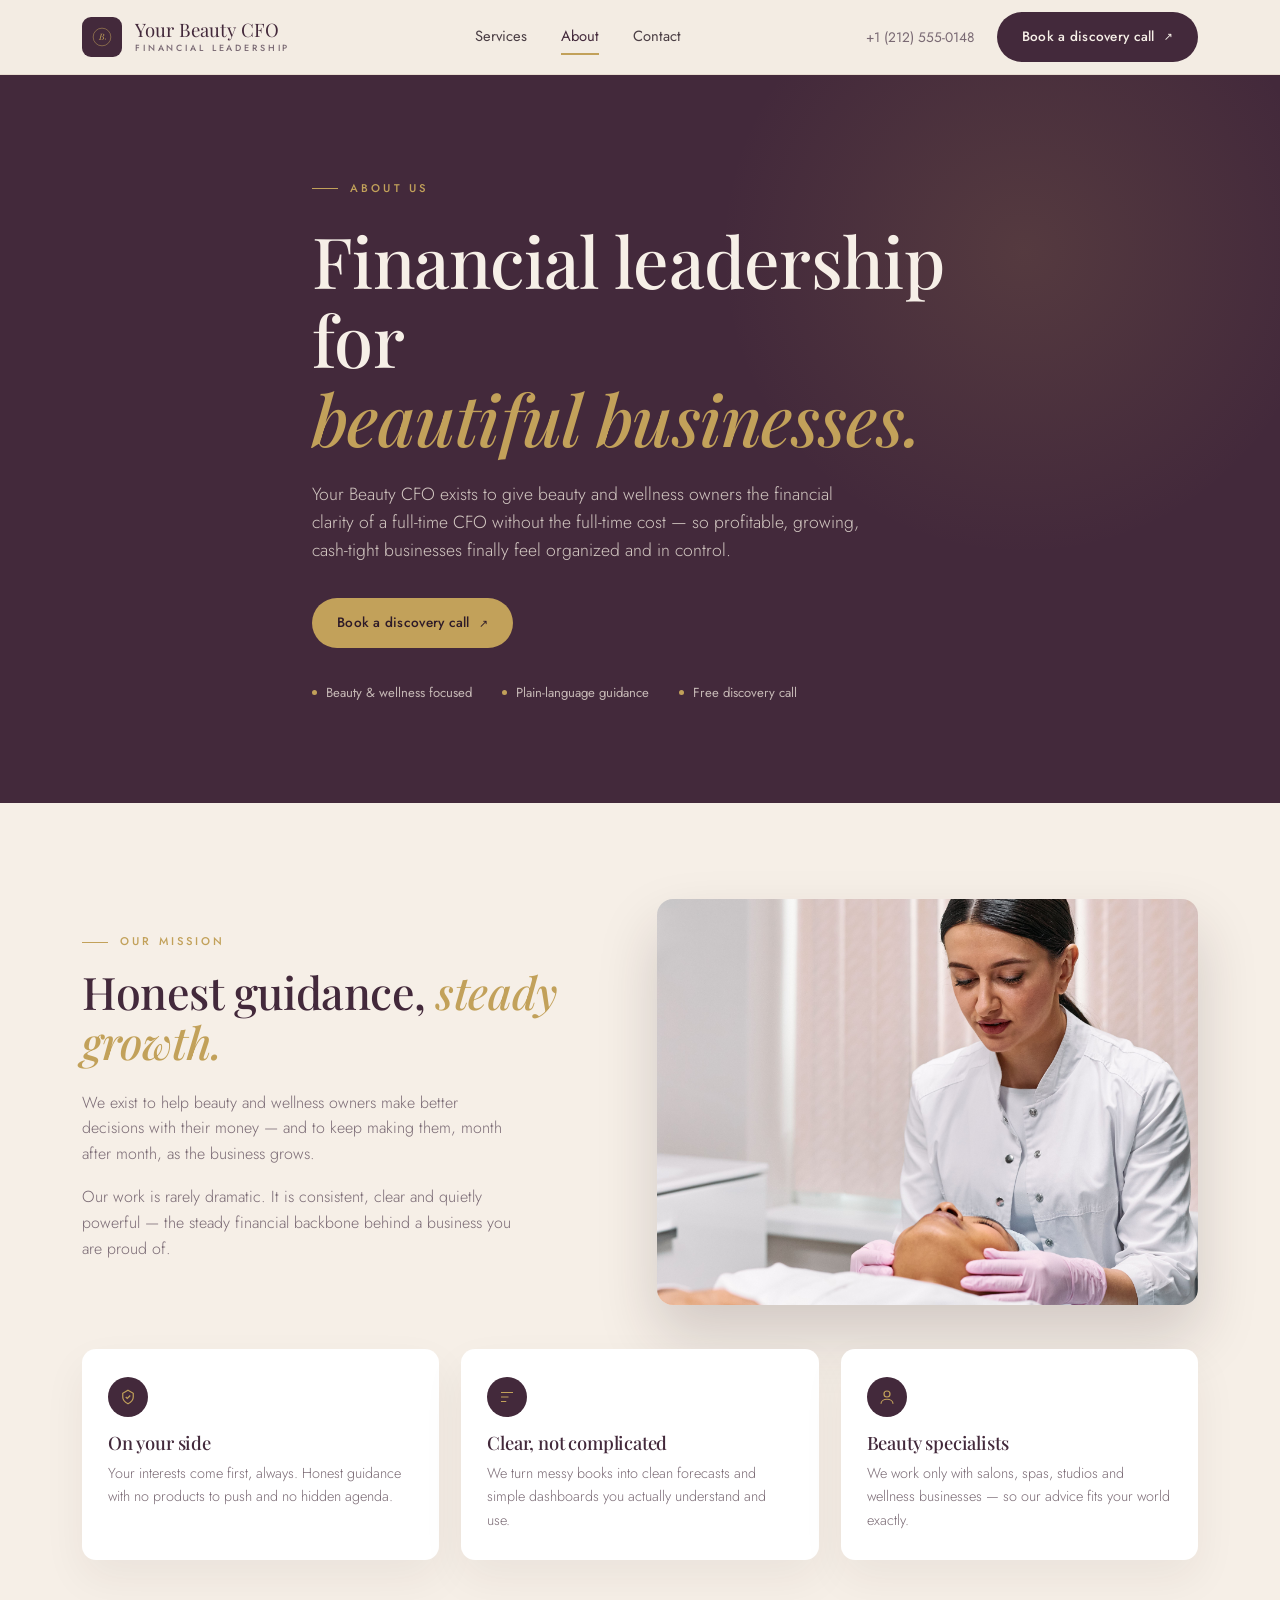
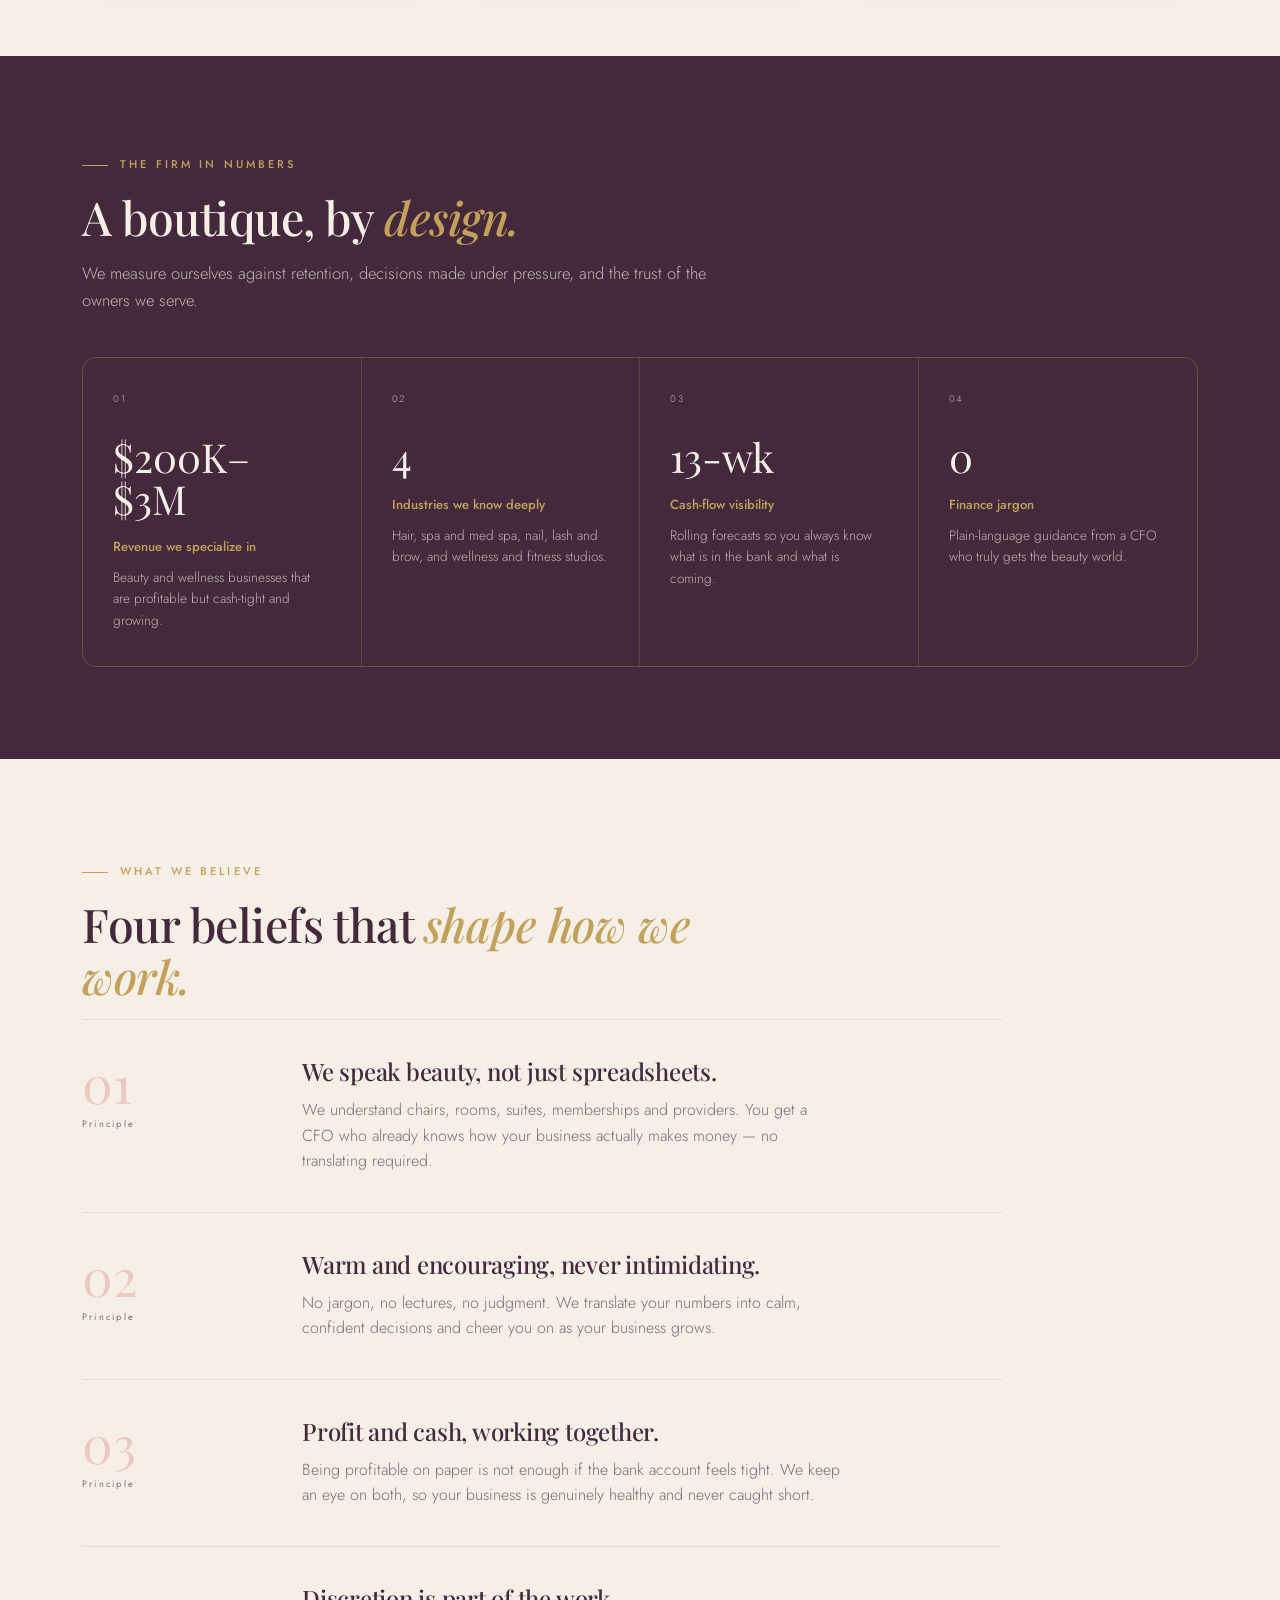
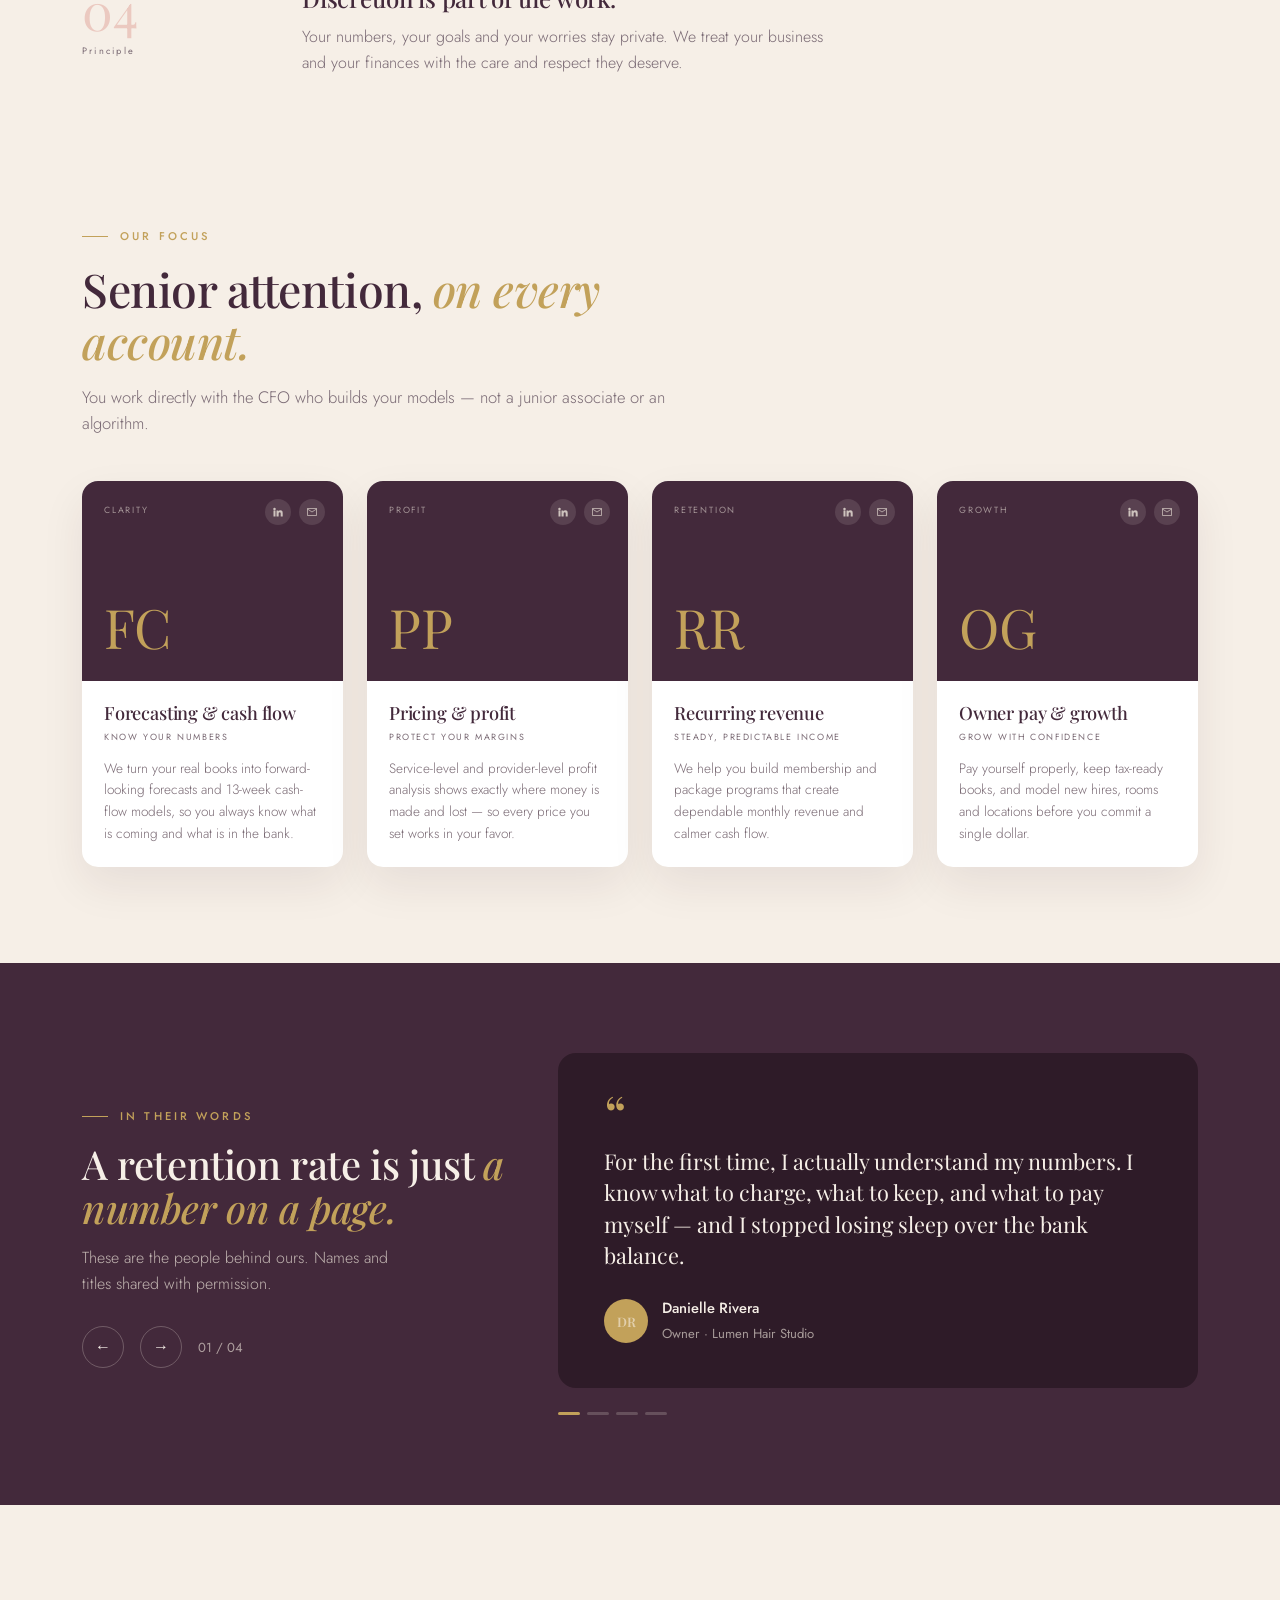
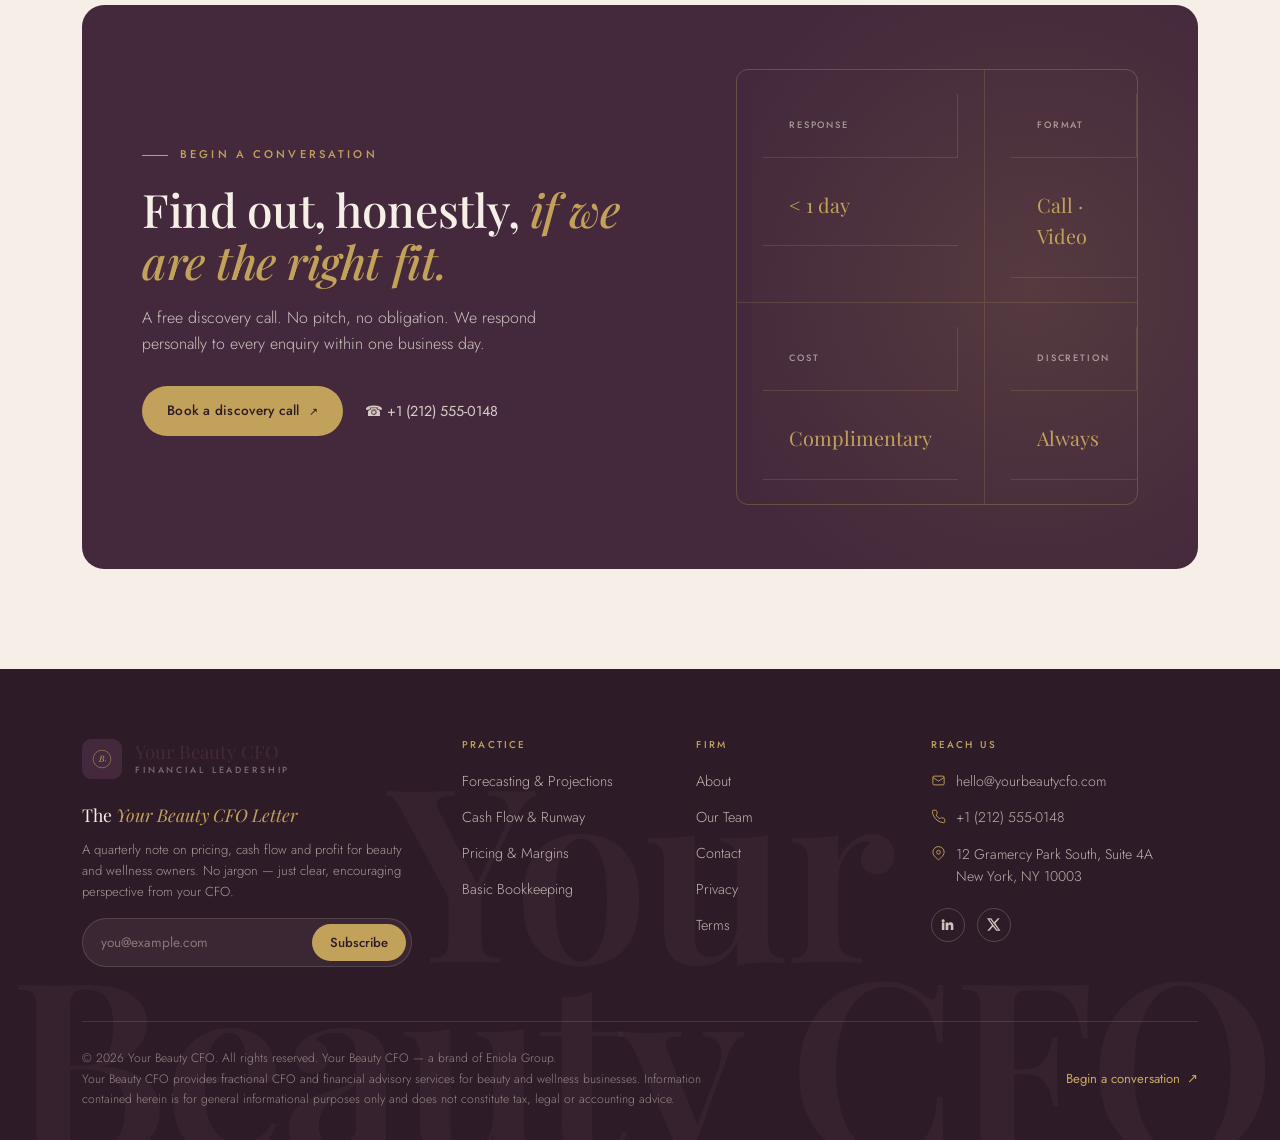
==== about.html @ a163fd10 "Your Beauty CFO website: home, about, contact Co-Authored-By: Claude Opus 4.8 <noreply@anthropic.com" ====
<!DOCTYPE html>
<html lang="en">
<head>
<meta charset="UTF-8">
<meta name="viewport" content="width=device-width, initial-scale=1.0">
<title>About — Your Beauty CFO</title>
<meta name="description" content="Your Beauty CFO gives beauty and wellness owners the financial clarity of a full-time CFO without the full-time cost — honest guidance, plain language, real results.">
<meta name="theme-color" content="#43293B">
<link rel="preconnect" href="https://fonts.googleapis.com">
<link rel="preconnect" href="https://fonts.gstatic.com" crossorigin>
<link href="https://fonts.googleapis.com/css2?family=Playfair+Display:ital,wght@0,400;0,500;0,600;0,700;1,400;1,500;1,600&family=Jost:wght@300;400;500;600&display=swap" rel="stylesheet">
<style>
  :root{
    --plum:#43293B;--plum2:#3A2233;--plum-deep:#2E1B28;--ink:#2C1F28;
    --gold:#C2A15A;--gold-bright:#CBA75F;--rose:#C77E6E;--rose-soft:#D8A094;
    --blush:#EBC9C0;--cream:#F6EFE7;--paper:#F3ECE3;--muted:#7A6A74;--line:#E7DCD0;
    --serif:"Playfair Display",Georgia,serif;--sans:"Jost",-apple-system,system-ui,sans-serif;--wrap:1180px;
  }
  *{box-sizing:border-box;margin:0;padding:0}
  html{scroll-behavior:smooth}
  @media(prefers-reduced-motion:reduce){html{scroll-behavior:auto}}
  body{font-family:var(--sans);color:var(--ink);background:var(--cream);line-height:1.6;-webkit-font-smoothing:antialiased;overflow-x:hidden}
  h1,h2,h3,h4{font-family:var(--serif);font-weight:500;line-height:1.12;letter-spacing:-.01em}
  a{color:inherit;text-decoration:none}
  img{max-width:100%;display:block}
  .wrap{max-width:var(--wrap);margin:0 auto;padding:0 32px}
  .eyebrow{font-family:var(--sans);font-weight:500;font-size:.7rem;letter-spacing:.28em;text-transform:uppercase;color:var(--gold);display:inline-flex;align-items:center;gap:12px}
  .eyebrow::before{content:"";width:26px;height:1px;background:var(--gold)}
  .btn{font-family:var(--sans);font-weight:500;font-size:.85rem;letter-spacing:.02em;padding:13px 24px;border-radius:40px;display:inline-flex;align-items:center;gap:9px;cursor:pointer;border:1px solid transparent;transition:transform .2s,box-shadow .25s,background .25s,color .25s,border-color .25s;position:relative;overflow:hidden}
  .btn .arr{font-size:.8em}
  .btn-gold{background:var(--gold);color:var(--plum-deep)}
  .btn-gold:hover{transform:translateY(-2px);box-shadow:0 10px 26px rgba(194,161,90,.35)}
  .btn-gold::after{content:"";position:absolute;top:0;left:-130%;width:55%;height:100%;background:linear-gradient(120deg,transparent,rgba(255,255,255,.45),transparent);transform:skewX(-20deg);transition:left .6s ease}
  .btn-gold:hover::after{left:150%}
  .btn:active{transform:translateY(0) scale(.98)}
  .btn-ghost{border-color:rgba(246,239,227,.4);color:var(--cream)}
  .btn-ghost:hover{border-color:var(--gold);color:var(--gold-bright)}
  .btn-plum{background:var(--plum);color:var(--cream)}
  .btn-plum:hover{transform:translateY(-2px);box-shadow:0 10px 26px rgba(46,27,40,.3)}

  /* header */
  header{position:sticky;top:0;z-index:60;background:var(--paper);border-bottom:1px solid var(--line);transition:box-shadow .3s}
  header.scrolled{box-shadow:0 6px 24px rgba(46,27,40,.08)}
  .nav{display:flex;align-items:center;justify-content:space-between;height:74px}
  .brand{display:flex;align-items:center;gap:13px}
  .logo-tile{width:40px;height:40px;border-radius:9px;background:var(--plum);display:flex;align-items:center;justify-content:center;flex:none}
  .brand .name{font-family:var(--serif);font-size:1.16rem;color:var(--plum);line-height:1}
  .brand .name small{display:block;font-family:var(--sans);font-weight:500;font-size:.56rem;letter-spacing:.32em;text-transform:uppercase;color:var(--muted);margin-top:5px}
  .navmid{display:flex;align-items:center;gap:34px}
  .navmid a{font-size:.92rem;color:var(--ink);opacity:.85;transition:color .25s,opacity .25s;position:relative;padding:4px 0}
  .navmid a:hover{opacity:1;color:var(--plum)}
  .navmid a.active{color:var(--plum);opacity:1}
  .navmid a.active::after{content:"";position:absolute;left:0;right:0;bottom:-2px;height:2px;background:var(--gold)}
  .navright{display:flex;align-items:center;gap:22px}
  .navright .tel{font-size:.86rem;color:var(--muted)}
  .menu-toggle{display:none;background:none;border:0;cursor:pointer;flex-direction:column;gap:5px;padding:6px}
  .menu-toggle span{width:24px;height:2px;background:var(--plum);display:block;transition:.3s}

  .sec-head{max-width:640px}
  .sec-head h2{font-size:clamp(2rem,3.8vw,2.9rem);color:var(--plum);margin:18px 0 16px}
  .sec-head h2 em{font-style:italic;color:var(--gold)}
  .sec-head p{color:var(--muted);font-size:1.04rem;font-weight:300}

  /* about hero */
  .ahero{background:var(--plum);color:var(--cream);padding:96px 0 100px;position:relative;overflow:hidden}
  .ahero::before{content:"";position:absolute;top:-25%;right:-8%;width:56vw;height:56vw;background:radial-gradient(circle,rgba(194,161,90,.14),transparent 60%);pointer-events:none}
  .ahero-inner{position:relative;max-width:720px}
  .ahero .eyebrow{margin-bottom:24px}
  .ahero h1{font-size:clamp(2.7rem,6vw,4.4rem);color:var(--cream);margin-bottom:22px}
  .ahero h1 em{display:block;font-style:italic;color:var(--gold)}
  .ahero p{max-width:560px;color:rgba(246,239,227,.8);font-weight:300;font-size:1.1rem;margin-bottom:34px}
  .ahero .mini{display:flex;gap:30px;flex-wrap:wrap;margin-top:34px}
  .ahero .mini span{font-size:.82rem;color:rgba(246,239,227,.72);display:flex;align-items:center;gap:9px}
  .ahero .mini span::before{content:"";width:5px;height:5px;border-radius:50%;background:var(--gold)}

  /* mission */
  .mission{padding:96px 0}
  .mission-grid{display:grid;grid-template-columns:1fr 1.05fr;gap:60px;align-items:center}
  .mission h2{font-size:clamp(2rem,3.6vw,2.8rem);color:var(--plum);margin:16px 0 22px}
  .mission h2 em{font-style:italic;color:var(--gold)}
  .mission-text p{color:var(--muted);font-weight:300;margin-bottom:18px;max-width:430px}
  .mission-photo{border-radius:16px;overflow:hidden;box-shadow:0 30px 60px rgba(46,27,40,.18)}
  .mission-photo img{width:100%;aspect-ratio:4/3;object-fit:cover}
  .belief-cards{display:grid;grid-template-columns:repeat(3,1fr);gap:22px;margin-top:44px}
  .bcard{background:#fff;border-radius:14px;padding:28px 26px;box-shadow:0 18px 44px rgba(46,27,40,.06)}
  .bcard .icon{width:40px;height:40px;border-radius:50%;background:var(--plum);display:flex;align-items:center;justify-content:center;margin-bottom:16px}
  .bcard .icon svg{width:18px;height:18px;stroke:var(--gold);fill:none;stroke-width:1.6}
  .bcard h3{font-size:1.15rem;color:var(--plum);margin-bottom:9px}
  .bcard p{color:var(--muted);font-size:.9rem;font-weight:300}
  @media(max-width:860px){.mission-grid{grid-template-columns:1fr;gap:34px}.belief-cards{grid-template-columns:1fr}}

  /* numbers */
  .numbers{background:var(--plum);color:var(--cream);padding:92px 0}
  .numbers .sec-head h2{color:var(--cream)}
  .numbers .sec-head p{color:rgba(246,239,227,.7)}
  .num-box{display:grid;grid-template-columns:repeat(4,1fr);border:1px solid rgba(194,161,90,.3);border-radius:14px;overflow:hidden;margin-top:44px}
  .num-box .cell{padding:34px 30px;border-right:1px solid rgba(194,161,90,.2)}
  .num-box .cell:last-child{border-right:none}
  .num-box .idx{font-family:var(--sans);font-size:.6rem;letter-spacing:.2em;color:rgba(246,239,227,.5);margin-bottom:28px}
  .num-box .big{font-family:var(--serif);font-size:2.5rem;color:var(--cream);line-height:1.05;margin-bottom:16px}
  .num-box .lab{color:var(--gold);font-weight:500;font-size:.82rem;margin-bottom:10px}
  .num-box .cell p{color:rgba(246,239,227,.7);font-size:.85rem;font-weight:300}
  @media(max-width:860px){.num-box{grid-template-columns:1fr 1fr}.num-box .cell:nth-child(2){border-right:none}.num-box .cell:nth-child(-n+2){border-bottom:1px solid rgba(194,161,90,.2)}}
  @media(max-width:520px){.num-box{grid-template-columns:1fr}.num-box .cell{border-right:none;border-bottom:1px solid rgba(194,161,90,.2)}.num-box .cell:last-child{border-bottom:none}}

  /* principles */
  .beliefs{padding:96px 0}
  .principle{display:grid;grid-template-columns:190px 1fr;gap:30px;padding:38px 0;border-top:1px solid var(--line);max-width:920px}
  .principle .pn{font-family:var(--serif);font-size:3.2rem;color:var(--blush);line-height:1}
  .principle .pl{font-family:var(--sans);font-size:.58rem;letter-spacing:.24em;color:var(--muted);display:block;margin-top:8px}
  .principle h3{font-size:1.5rem;color:var(--plum);margin-bottom:12px}
  .principle p{color:var(--muted);font-weight:300;max-width:540px}
  @media(max-width:700px){.principle{grid-template-columns:1fr;gap:10px;padding:30px 0}.principle .pn{font-size:2.6rem}}

  /* team */
  .team{padding:10px 0 96px}
  .team-grid{display:grid;grid-template-columns:repeat(4,1fr);gap:24px;margin-top:44px}
  .tm{background:#fff;border-radius:16px;overflow:hidden;box-shadow:0 18px 44px rgba(46,27,40,.08)}
  .tm .top{background:var(--plum);padding:22px 22px 26px;position:relative;min-height:200px;display:flex;flex-direction:column}
  .tm .cat{font-family:var(--sans);font-size:.56rem;letter-spacing:.2em;color:rgba(246,239,227,.55)}
  .tm .mono{font-family:var(--serif);font-size:3.4rem;color:var(--gold);line-height:1;margin-top:auto}
  .tm .mini-ic{position:absolute;top:18px;right:18px;display:flex;gap:8px}
  .tm .mini-ic span{width:26px;height:26px;border-radius:50%;background:rgba(246,239,227,.12);display:flex;align-items:center;justify-content:center}
  .tm .mini-ic svg{width:12px;height:12px;fill:rgba(246,239,227,.75)}
  .tm .body{padding:22px}
  .tm .body h3{font-size:1.14rem;color:var(--plum);margin-bottom:7px}
  .tm .body .role{font-family:var(--sans);font-size:.56rem;letter-spacing:.18em;color:var(--muted);text-transform:uppercase;margin-bottom:13px}
  .tm .body p{color:var(--muted);font-size:.85rem;font-weight:300}
  @media(max-width:900px){.team-grid{grid-template-columns:1fr 1fr}}
  @media(max-width:520px){.team-grid{grid-template-columns:1fr}}

  /* testimonial */
  .testi{background:var(--plum);color:var(--cream);padding:90px 0}
  .testi-grid{display:grid;grid-template-columns:.8fr 1.2fr;gap:50px;align-items:center}
  .testi h2{font-size:clamp(1.8rem,3.2vw,2.5rem);color:var(--cream);margin:16px 0 14px}
  .testi h2 em{font-style:italic;color:var(--gold)}
  .testi .lead{color:rgba(246,239,227,.7);font-weight:300;max-width:320px}
  .testi-nav{display:flex;align-items:center;gap:16px;margin-top:30px}
  .testi-nav button{width:42px;height:42px;border-radius:50%;border:1px solid rgba(246,239,227,.25);background:none;color:var(--cream);cursor:pointer;font-size:1rem;transition:border-color .25s,background .25s}
  .testi-nav button:hover{border-color:var(--gold);background:rgba(194,161,90,.12)}
  .testi-nav .count{font-size:.82rem;color:rgba(246,239,227,.6)}
  .quote-card{background:var(--plum-deep);border-radius:18px;padding:42px 46px;min-height:250px;display:flex;flex-direction:column}
  .quote-card .qm{font-family:var(--serif);font-size:3.4rem;color:var(--gold);line-height:.7;height:30px}
  .quote-card .qt{font-family:var(--serif);font-size:clamp(1.18rem,1.7vw,1.5rem);color:var(--cream);line-height:1.45;margin:20px 0 26px;font-weight:400}
  .quote-card .who{display:flex;align-items:center;gap:14px;margin-top:auto}
  .quote-card .av{width:44px;height:44px;border-radius:50%;background:var(--gold);color:var(--plum-deep);display:flex;align-items:center;justify-content:center;font-family:var(--serif);font-size:1rem;font-weight:600}
  .quote-card .who b{display:block;color:var(--cream);font-family:var(--sans);font-weight:500;font-size:.92rem}
  .quote-card .who span{font-size:.82rem;color:rgba(246,239,227,.6)}
  .dots{display:flex;gap:7px;margin-top:24px}
  .dots i{width:22px;height:3px;background:rgba(246,239,227,.2);border-radius:2px;transition:background .3s;cursor:pointer}
  .dots i.on{background:var(--gold)}
  @media(max-width:820px){.testi-grid{grid-template-columns:1fr;gap:30px}}

  /* cta */
  .cta-band{padding:100px 0}
  .cta{background:var(--plum);border-radius:22px;padding:64px 60px;position:relative;overflow:hidden;color:var(--cream)}
  .cta::before{content:"";position:absolute;top:-40%;right:-10%;width:50%;height:180%;background:radial-gradient(circle,rgba(194,161,90,.14),transparent 60%)}
  .cta-inner{position:relative;display:grid;grid-template-columns:1.15fr .85fr;gap:50px;align-items:center}
  .cta .eyebrow{color:var(--gold)}
  .cta h2{font-size:clamp(2rem,3.6vw,2.9rem);color:var(--cream);margin:20px 0 18px}
  .cta h2 em{font-style:italic;color:var(--gold)}
  .cta p{color:rgba(246,239,227,.78);font-weight:300;max-width:440px;margin-bottom:30px}
  .cta-actions{display:flex;align-items:center;gap:22px;flex-wrap:wrap}
  .cta-actions .tel{font-size:.9rem;color:rgba(246,239,227,.82);display:inline-flex;gap:8px;align-items:center}
  .cta-facts{display:grid;grid-template-columns:1fr 1fr;border:1px solid rgba(194,161,90,.3);border-radius:12px;overflow:hidden}
  .cta-facts div{padding:24px 26px;border-bottom:1px solid rgba(194,161,90,.2)}
  .cta-facts div:nth-child(odd){border-right:1px solid rgba(194,161,90,.2)}
  .cta-facts div:nth-child(n+3){border-bottom:none}
  .cta-facts .k{font-family:var(--sans);font-weight:500;font-size:.58rem;letter-spacing:.2em;text-transform:uppercase;color:rgba(246,239,227,.55);margin-bottom:8px}
  .cta-facts .v{font-family:var(--serif);font-size:1.24rem;color:var(--gold)}
  @media(max-width:820px){.cta{padding:44px 30px}.cta-inner{grid-template-columns:1fr;gap:32px}}

  /* footer */
  footer{background:var(--plum-deep);color:rgba(246,239,227,.72);padding:70px 0 0;position:relative;overflow:hidden}
  .foot-grid{display:grid;grid-template-columns:1.4fr .8fr .8fr 1.1fr;gap:40px;padding-bottom:54px;position:relative;z-index:2}
  .foot .brand .name{color:var(--cream)}
  .foot .brand .name small{color:var(--muted)}
  .newsletter{margin-top:22px;max-width:330px}
  .newsletter .lt{font-family:var(--serif);font-size:1.1rem;color:var(--cream);margin-bottom:10px}
  .newsletter .lt em{font-style:italic;color:var(--gold)}
  .newsletter p{font-size:.82rem;font-weight:300;color:rgba(246,239,227,.6);margin-bottom:16px}
  .nl-form{display:flex;gap:8px;background:rgba(246,239,227,.06);border:1px solid rgba(246,239,227,.14);border-radius:40px;padding:5px 5px 5px 18px}
  .nl-form input{flex:1;background:none;border:0;color:var(--cream);font-family:var(--sans);font-size:.85rem;outline:none}
  .nl-form input::placeholder{color:rgba(246,239,227,.4)}
  .nl-form button{background:var(--gold);color:var(--plum-deep);border:0;border-radius:40px;padding:9px 18px;font-family:var(--sans);font-weight:500;font-size:.82rem;cursor:pointer;transition:transform .2s}
  .nl-form button:hover{transform:translateY(-1px)}
  .fcol h4{font-family:var(--sans);font-weight:500;font-size:.62rem;letter-spacing:.22em;text-transform:uppercase;color:var(--gold);margin-bottom:20px}
  .fcol a{display:block;font-size:.9rem;font-weight:300;color:rgba(246,239,227,.72);margin-bottom:13px;transition:color .25s}
  .fcol a:hover{color:var(--gold-bright)}
  .reach span{display:flex;gap:10px;font-size:.88rem;font-weight:300;margin-bottom:14px;color:rgba(246,239,227,.72)}
  .reach span svg{width:15px;height:15px;stroke:var(--gold);fill:none;stroke-width:1.5;flex:none;margin-top:3px}
  .socials{display:flex;gap:12px;margin-top:20px}
  .socials a{width:34px;height:34px;border-radius:50%;border:1px solid rgba(246,239,227,.2);display:flex;align-items:center;justify-content:center;transition:border-color .25s,background .25s}
  .socials a:hover{border-color:var(--gold);background:rgba(194,161,90,.12)}
  .socials svg{width:15px;height:15px;fill:rgba(246,239,227,.8)}
  .foot-bottom{border-top:1px solid rgba(246,239,227,.12);padding:26px 0 30px;position:relative;z-index:2;display:flex;justify-content:space-between;gap:20px;flex-wrap:wrap}
  .foot-bottom .legal{font-size:.76rem;font-weight:300;color:rgba(246,239,227,.5);line-height:1.7;max-width:640px}
  .foot-bottom .conv{font-size:.82rem;color:var(--gold-bright);display:inline-flex;gap:7px;align-items:center;white-space:nowrap}
  .watermark{position:absolute;left:0;right:0;bottom:-3%;text-align:center;font-family:var(--serif);font-weight:600;font-size:clamp(5rem,19vw,17rem);line-height:.8;color:rgba(246,239,227,.035);pointer-events:none;z-index:1;letter-spacing:-.02em}
  @media(max-width:900px){.foot-grid{grid-template-columns:1fr 1fr}}

  :focus-visible{outline:2px solid var(--gold);outline-offset:3px}
  .reveal{opacity:0;transform:translateY(22px);transition:opacity .7s ease,transform .7s ease}
  .reveal.in{opacity:1;transform:none}
  @media(prefers-reduced-motion:reduce){.reveal{opacity:1;transform:none;transition:none}}

  @media(max-width:860px){
    .navmid,.navright .tel{display:none}
    .menu-toggle{display:flex}
    .navmid{position:fixed;inset:0 0 0 auto;width:min(80vw,320px);background:var(--plum-deep);flex-direction:column;align-items:flex-start;justify-content:center;gap:26px;padding:40px;transform:translateX(100%);transition:transform .35s;box-shadow:-20px 0 60px rgba(0,0,0,.4);z-index:70}
    .navmid.open{transform:none;display:flex}
    .navmid a{color:var(--cream);font-size:1.15rem}
    .navmid a.active::after{display:none}
    .menu-toggle.open span:nth-child(1){transform:translateY(7px) rotate(45deg)}
    .menu-toggle.open span:nth-child(2){opacity:0}
    .menu-toggle.open span:nth-child(3){transform:translateY(-7px) rotate(-45deg)}
  }
</style>
</head>
<body>

<svg width="0" height="0" style="position:absolute" aria-hidden="true"><symbol id="seal" viewBox="0 0 100 100">
  <circle cx="50" cy="50" r="34" fill="none" stroke="#C2A15A" stroke-width="2"/>
  <text x="50" y="63" text-anchor="middle" font-family="Playfair Display,serif" font-size="34" font-style="italic" fill="#C2A15A">B</text>
  <circle cx="63" cy="58" r="2" fill="#C2A15A"/>
</symbol></svg>

<header id="hdr">
  <div class="wrap nav">
    <a class="brand" href="index.html" aria-label="Your Beauty CFO home">
      <span class="logo-tile"><svg width="26" height="26"><use href="#seal"/></svg></span>
      <span class="name">Your Beauty CFO<small>Financial Leadership</small></span>
    </a>
    <nav class="navmid" id="menu" aria-label="Primary">
      <a href="index.html">Services</a>
      <a href="about.html" class="active">About</a>
      <a href="contact.html">Contact</a>
    </nav>
    <div class="navright">
      <span class="tel">+1 (212) 555-0148</span>
      <a href="contact.html" class="btn btn-plum">Book a discovery call <span class="arr">↗</span></a>
      <button class="menu-toggle" id="toggle" aria-label="Menu" aria-expanded="false"><span></span><span></span><span></span></button>
    </div>
  </div>
</header>

<main>
  <!-- HERO -->
  <section class="ahero">
    <div class="wrap ahero-inner">
      <span class="eyebrow">About Us</span>
      <h1>Financial leadership for <em>beautiful businesses.</em></h1>
      <p>Your Beauty CFO exists to give beauty and wellness owners the financial clarity of a full-time CFO without the full-time cost — so profitable, growing, cash-tight businesses finally feel organized and in control.</p>
      <a href="contact.html" class="btn btn-gold">Book a discovery call <span class="arr">↗</span></a>
      <div class="mini"><span>Beauty &amp; wellness focused</span><span>Plain-language guidance</span><span>Free discovery call</span></div>
    </div>
  </section>

  <!-- MISSION -->
  <section class="mission">
    <div class="wrap">
      <div class="mission-grid">
        <div class="mission-text reveal">
          <span class="eyebrow">Our Mission</span>
          <h2>Honest guidance, <em>steady growth.</em></h2>
          <p>We exist to help beauty and wellness owners make better decisions with their money — and to keep making them, month after month, as the business grows.</p>
          <p>Our work is rarely dramatic. It is consistent, clear and quietly powerful — the steady financial backbone behind a business you are proud of.</p>
        </div>
        <div class="mission-photo reveal"><img src="for-website.jpg" alt="A beauty professional caring for a client during a treatment"></div>
      </div>
      <div class="belief-cards">
        <div class="bcard reveal"><span class="icon"><svg viewBox="0 0 24 24"><path d="M12 3l7 4v5c0 4-3 7-7 9-4-2-7-5-7-9V7z"/><path d="M9 12l2 2 4-4"/></svg></span><h3>On your side</h3><p>Your interests come first, always. Honest guidance with no products to push and no hidden agenda.</p></div>
        <div class="bcard reveal"><span class="icon"><svg viewBox="0 0 24 24"><path d="M4 6h16M4 12h10M4 18h7"/></svg></span><h3>Clear, not complicated</h3><p>We turn messy books into clean forecasts and simple dashboards you actually understand and use.</p></div>
        <div class="bcard reveal"><span class="icon"><svg viewBox="0 0 24 24"><circle cx="12" cy="8" r="4"/><path d="M4 21c0-4 4-6 8-6s8 2 8 6"/></svg></span><h3>Beauty specialists</h3><p>We work only with salons, spas, studios and wellness businesses — so our advice fits your world exactly.</p></div>
      </div>
    </div>
  </section>

  <!-- NUMBERS -->
  <section class="numbers">
    <div class="wrap">
      <div class="sec-head reveal">
        <span class="eyebrow">The Firm in Numbers</span>
        <h2>A boutique, by <em>design.</em></h2>
        <p>We measure ourselves against retention, decisions made under pressure, and the trust of the owners we serve.</p>
      </div>
      <div class="num-box reveal">
        <div class="cell"><div class="idx">01</div><div class="big">$200K–<br>$3M</div><div class="lab">Revenue we specialize in</div><p>Beauty and wellness businesses that are profitable but cash-tight and growing.</p></div>
        <div class="cell"><div class="idx">02</div><div class="big">4</div><div class="lab">Industries we know deeply</div><p>Hair, spa and med spa, nail, lash and brow, and wellness and fitness studios.</p></div>
        <div class="cell"><div class="idx">03</div><div class="big">13-wk</div><div class="lab">Cash-flow visibility</div><p>Rolling forecasts so you always know what is in the bank and what is coming.</p></div>
        <div class="cell"><div class="idx">04</div><div class="big">0</div><div class="lab">Finance jargon</div><p>Plain-language guidance from a CFO who truly gets the beauty world.</p></div>
      </div>
    </div>
  </section>

  <!-- BELIEFS -->
  <section class="beliefs">
    <div class="wrap">
      <div class="sec-head reveal">
        <span class="eyebrow">What We Believe</span>
        <h2>Four beliefs that <em>shape how we work.</em></h2>
      </div>
      <div class="principle reveal"><div><div class="pn">01</div><span class="pl">Principle</span></div><div><h3>We speak beauty, not just spreadsheets.</h3><p>We understand chairs, rooms, suites, memberships and providers. You get a CFO who already knows how your business actually makes money — no translating required.</p></div></div>
      <div class="principle reveal"><div><div class="pn">02</div><span class="pl">Principle</span></div><div><h3>Warm and encouraging, never intimidating.</h3><p>No jargon, no lectures, no judgment. We translate your numbers into calm, confident decisions and cheer you on as your business grows.</p></div></div>
      <div class="principle reveal"><div><div class="pn">03</div><span class="pl">Principle</span></div><div><h3>Profit and cash, working together.</h3><p>Being profitable on paper is not enough if the bank account feels tight. We keep an eye on both, so your business is genuinely healthy and never caught short.</p></div></div>
      <div class="principle reveal"><div><div class="pn">04</div><span class="pl">Principle</span></div><div><h3>Discretion is part of the work.</h3><p>Your numbers, your goals and your worries stay private. We treat your business and your finances with the care and respect they deserve.</p></div></div>
    </div>
  </section>

  <!-- TEAM -->
  <section class="team">
    <div class="wrap">
      <div class="sec-head reveal">
        <span class="eyebrow">Our Focus</span>
        <h2>Senior attention, <em>on every account.</em></h2>
        <p>You work directly with the CFO who builds your models — not a junior associate or an algorithm.</p>
      </div>
      <div class="team-grid">
        <div class="tm reveal"><div class="top"><span class="cat">CLARITY</span><div class="mini-ic"><span><svg viewBox="0 0 24 24"><path d="M4.98 3.5A2.5 2.5 0 002.5 6a2.5 2.5 0 005 0 2.5 2.5 0 00-2.52-2.5zM3 9h4v12H3zM9 9h3.8v1.6h.1a4.2 4.2 0 013.7-2c4 0 4.8 2.6 4.8 6.1V21h-4v-5.6c0-1.3 0-3.1-1.9-3.1s-2.2 1.5-2.2 3V21H9z"/></svg></span><span><svg viewBox="0 0 24 24"><path d="M3 5h18v14H3z" fill="none" stroke="rgba(246,239,227,.75)" stroke-width="1.5"/><path d="M3 6l9 6 9-6" fill="none" stroke="rgba(246,239,227,.75)" stroke-width="1.5"/></svg></span></div><span class="mono">FC</span></div><div class="body"><h3>Forecasting &amp; cash flow</h3><div class="role">Know your numbers</div><p>We turn your real books into forward-looking forecasts and 13-week cash-flow models, so you always know what is coming and what is in the bank.</p></div></div>
        <div class="tm reveal"><div class="top"><span class="cat">PROFIT</span><div class="mini-ic"><span><svg viewBox="0 0 24 24"><path d="M4.98 3.5A2.5 2.5 0 002.5 6a2.5 2.5 0 005 0 2.5 2.5 0 00-2.52-2.5zM3 9h4v12H3zM9 9h3.8v1.6h.1a4.2 4.2 0 013.7-2c4 0 4.8 2.6 4.8 6.1V21h-4v-5.6c0-1.3 0-3.1-1.9-3.1s-2.2 1.5-2.2 3V21H9z"/></svg></span><span><svg viewBox="0 0 24 24"><path d="M3 5h18v14H3z" fill="none" stroke="rgba(246,239,227,.75)" stroke-width="1.5"/><path d="M3 6l9 6 9-6" fill="none" stroke="rgba(246,239,227,.75)" stroke-width="1.5"/></svg></span></div><span class="mono">PP</span></div><div class="body"><h3>Pricing &amp; profit</h3><div class="role">Protect your margins</div><p>Service-level and provider-level profit analysis shows exactly where money is made and lost — so every price you set works in your favor.</p></div></div>
        <div class="tm reveal"><div class="top"><span class="cat">RETENTION</span><div class="mini-ic"><span><svg viewBox="0 0 24 24"><path d="M4.98 3.5A2.5 2.5 0 002.5 6a2.5 2.5 0 005 0 2.5 2.5 0 00-2.52-2.5zM3 9h4v12H3zM9 9h3.8v1.6h.1a4.2 4.2 0 013.7-2c4 0 4.8 2.6 4.8 6.1V21h-4v-5.6c0-1.3 0-3.1-1.9-3.1s-2.2 1.5-2.2 3V21H9z"/></svg></span><span><svg viewBox="0 0 24 24"><path d="M3 5h18v14H3z" fill="none" stroke="rgba(246,239,227,.75)" stroke-width="1.5"/><path d="M3 6l9 6 9-6" fill="none" stroke="rgba(246,239,227,.75)" stroke-width="1.5"/></svg></span></div><span class="mono">RR</span></div><div class="body"><h3>Recurring revenue</h3><div class="role">Steady, predictable income</div><p>We help you build membership and package programs that create dependable monthly revenue and calmer cash flow.</p></div></div>
        <div class="tm reveal"><div class="top"><span class="cat">GROWTH</span><div class="mini-ic"><span><svg viewBox="0 0 24 24"><path d="M4.98 3.5A2.5 2.5 0 002.5 6a2.5 2.5 0 005 0 2.5 2.5 0 00-2.52-2.5zM3 9h4v12H3zM9 9h3.8v1.6h.1a4.2 4.2 0 013.7-2c4 0 4.8 2.6 4.8 6.1V21h-4v-5.6c0-1.3 0-3.1-1.9-3.1s-2.2 1.5-2.2 3V21H9z"/></svg></span><span><svg viewBox="0 0 24 24"><path d="M3 5h18v14H3z" fill="none" stroke="rgba(246,239,227,.75)" stroke-width="1.5"/><path d="M3 6l9 6 9-6" fill="none" stroke="rgba(246,239,227,.75)" stroke-width="1.5"/></svg></span></div><span class="mono">OG</span></div><div class="body"><h3>Owner pay &amp; growth</h3><div class="role">Grow with confidence</div><p>Pay yourself properly, keep tax-ready books, and model new hires, rooms and locations before you commit a single dollar.</p></div></div>
      </div>
    </div>
  </section>

  <!-- TESTIMONIAL -->
  <section class="testi">
    <div class="wrap testi-grid">
      <div class="reveal">
        <span class="eyebrow">In Their Words</span>
        <h2>A retention rate is just <em>a number on a page.</em></h2>
        <p class="lead">These are the people behind ours. Names and titles shared with permission.</p>
        <div class="testi-nav">
          <button id="tprev" aria-label="Previous">←</button>
          <button id="tnext" aria-label="Next">→</button>
          <span class="count" id="tcount">01 / 04</span>
        </div>
      </div>
      <div>
        <div class="quote-card">
          <div class="qm">&ldquo;</div>
          <p class="qt" id="qt">For the first time, I actually understand my numbers. I know what to charge, what to keep, and what to pay myself — and I stopped losing sleep over the bank balance.</p>
          <div class="who"><span class="av" id="qav">DR</span><div><b id="qname">Danielle Rivera</b><span id="qrole">Owner · Lumen Hair Studio</span></div></div>
        </div>
        <div class="dots" id="tdots"><i class="on"></i><i></i><i></i><i></i></div>
      </div>
    </div>
  </section>

  <!-- CTA -->
  <section class="cta-band">
    <div class="wrap">
      <div class="cta reveal">
        <div class="cta-inner">
          <div>
            <span class="eyebrow">Begin a Conversation</span>
            <h2>Find out, honestly, <em>if we are the right fit.</em></h2>
            <p>A free discovery call. No pitch, no obligation. We respond personally to every enquiry within one business day.</p>
            <div class="cta-actions">
              <a href="contact.html" class="btn btn-gold">Book a discovery call <span class="arr">↗</span></a>
              <span class="tel">☎ +1 (212) 555-0148</span>
            </div>
          </div>
          <div class="cta-facts">
            <div><div class="k">Response</div><div class="v">&lt; 1 day</div></div>
            <div><div class="k">Format</div><div class="v">Call · Video</div></div>
            <div><div class="k">Cost</div><div class="v">Complimentary</div></div>
            <div><div class="k">Discretion</div><div class="v">Always</div></div>
          </div>
        </div>
      </div>
    </div>
  </section>
</main>

<footer>
  <div class="wrap">
    <div class="foot-grid">
      <div>
        <a class="brand" href="index.html" aria-label="Your Beauty CFO home">
          <span class="logo-tile"><svg width="26" height="26"><use href="#seal"/></svg></span>
          <span class="name">Your Beauty CFO<small>Financial Leadership</small></span>
        </a>
        <div class="newsletter">
          <div class="lt">The <em>Your Beauty CFO Letter</em></div>
          <p>A quarterly note on pricing, cash flow and profit for beauty and wellness owners. No jargon — just clear, encouraging perspective from your CFO.</p>
          <form class="nl-form" onsubmit="return false"><input type="email" placeholder="you@example.com" aria-label="Email"><button type="submit">Subscribe</button></form>
        </div>
      </div>
      <div class="fcol">
        <h4>Practice</h4>
        <a href="index.html">Forecasting &amp; Projections</a>
        <a href="index.html">Cash Flow &amp; Runway</a>
        <a href="index.html">Pricing &amp; Margins</a>
        <a href="index.html">Basic Bookkeeping</a>
      </div>
      <div class="fcol">
        <h4>Firm</h4>
        <a href="about.html">About</a>
        <a href="about.html">Our Team</a>
        <a href="contact.html">Contact</a>
        <a href="#">Privacy</a>
        <a href="#">Terms</a>
      </div>
      <div class="fcol reach">
        <h4>Reach Us</h4>
        <span><svg viewBox="0 0 24 24"><rect x="3" y="5" width="18" height="14" rx="2"/><path d="M3 7l9 6 9-6"/></svg>hello@yourbeautycfo.com</span>
        <span><svg viewBox="0 0 24 24"><path d="M22 16.9v3a2 2 0 01-2.2 2 19.8 19.8 0 01-8.6-3 19.5 19.5 0 01-6-6 19.8 19.8 0 01-3-8.6A2 2 0 014.1 2h3a2 2 0 012 1.7c.1.9.3 1.8.6 2.7a2 2 0 01-.5 2.1L8 9.6a16 16 0 006 6l1.1-1.1a2 2 0 012.1-.5c.9.3 1.8.5 2.7.6a2 2 0 011.7 2z"/></svg>+1 (212) 555-0148</span>
        <span><svg viewBox="0 0 24 24"><path d="M21 10c0 6-9 12-9 12s-9-6-9-12a9 9 0 0118 0z"/><circle cx="12" cy="10" r="3"/></svg>12 Gramercy Park South, Suite 4A<br>New York, NY 10003</span>
        <div class="socials">
          <a href="#" aria-label="LinkedIn"><svg viewBox="0 0 24 24"><path d="M4.98 3.5A2.5 2.5 0 002.5 6a2.5 2.5 0 005 0 2.5 2.5 0 00-2.52-2.5zM3 8.98h4v12H3zM9 8.98h3.8v1.64h.05a4.2 4.2 0 013.75-2.06c4 0 4.75 2.64 4.75 6.06v6.36h-4v-5.64c0-1.34 0-3.06-1.87-3.06s-2.15 1.46-2.15 2.96v5.74H9z"/></svg></a>
          <a href="#" aria-label="X"><svg viewBox="0 0 24 24"><path d="M18.9 2H22l-7.1 8.1L23 22h-6.6l-5.2-6.8L5.3 22H2l7.6-8.7L1.6 2h6.7l4.7 6.2zM17.7 20h1.8L7.2 3.9H5.3z"/></svg></a>
        </div>
      </div>
    </div>
    <div class="foot-bottom">
      <div class="legal">© 2026 Your Beauty CFO. All rights reserved. Your Beauty CFO — a brand of Eniola Group.<br>Your Beauty CFO provides fractional CFO and financial advisory services for beauty and wellness businesses. Information contained herein is for general informational purposes only and does not constitute tax, legal or accounting advice.</div>
      <a href="contact.html" class="conv">Begin a conversation <span>↗</span></a>
    </div>
  </div>
  <div class="watermark" aria-hidden="true">Your Beauty CFO</div>
</footer>

<script>
  var hdr=document.getElementById('hdr');
  var onScroll=function(){hdr.classList.toggle('scrolled',window.scrollY>20)};
  onScroll();window.addEventListener('scroll',onScroll,{passive:true});

  var toggle=document.getElementById('toggle'),menu=document.getElementById('menu');
  toggle.addEventListener('click',function(){
    var open=menu.classList.toggle('open');toggle.classList.toggle('open',open);toggle.setAttribute('aria-expanded',open);
  });
  menu.querySelectorAll('a').forEach(function(a){a.addEventListener('click',function(){
    menu.classList.remove('open');toggle.classList.remove('open');toggle.setAttribute('aria-expanded','false');
  })});

  // testimonials
  var TS=[
    {q:"For the first time, I actually understand my numbers. I know what to charge, what to keep, and what to pay myself — and I stopped losing sleep over the bank balance.",av:"DR",name:"Danielle Rivera",role:"Owner · Lumen Hair Studio"},
    {q:"They found cash I did not know I was leaking. My 13-week forecast means payroll is never a scary week anymore.",av:"MA",name:"Maya Adeyemi",role:"Founder · Glow Med Spa"},
    {q:"I finally pay myself a real salary — on purpose. Tax season went from panic to a complete non-event.",av:"SC",name:"Sofia Chen",role:"Owner · Polished Nail Studio"},
    {q:"We modeled the second location before signing the lease. The numbers gave me the confidence to say yes.",av:"TB",name:"Tasha Brooks",role:"Owner · Rise Fitness Studio"}
  ];
  var ti=0;
  var qt=document.getElementById('qt'),qav=document.getElementById('qav'),qname=document.getElementById('qname'),qrole=document.getElementById('qrole'),tcount=document.getElementById('tcount');
  var dots=document.getElementById('tdots').children;
  function pad(n){return (n<10?'0':'')+n;}
  function render(){
    var t=TS[ti];
    qt.textContent=t.q;qav.textContent=t.av;qname.textContent=t.name;qrole.textContent=t.role;
    tcount.textContent=pad(ti+1)+' / '+pad(TS.length);
    for(var i=0;i<dots.length;i++){dots[i].className=(i===ti?'on':'');}
  }
  document.getElementById('tprev').addEventListener('click',function(){ti=(ti-1+TS.length)%TS.length;render();});
  document.getElementById('tnext').addEventListener('click',function(){ti=(ti+1)%TS.length;render();});
  for(var d=0;d<dots.length;d++){(function(i){dots[i].addEventListener('click',function(){ti=i;render();});})(d);}

  var io=new IntersectionObserver(function(es){es.forEach(function(e){if(e.isIntersecting){e.target.classList.add('in');io.unobserve(e.target);}})},{threshold:.12});
  document.querySelectorAll('.reveal').forEach(function(el,i){el.style.transitionDelay=(i%3*0.06)+'s';io.observe(el);});
</script>
</body>
</html>
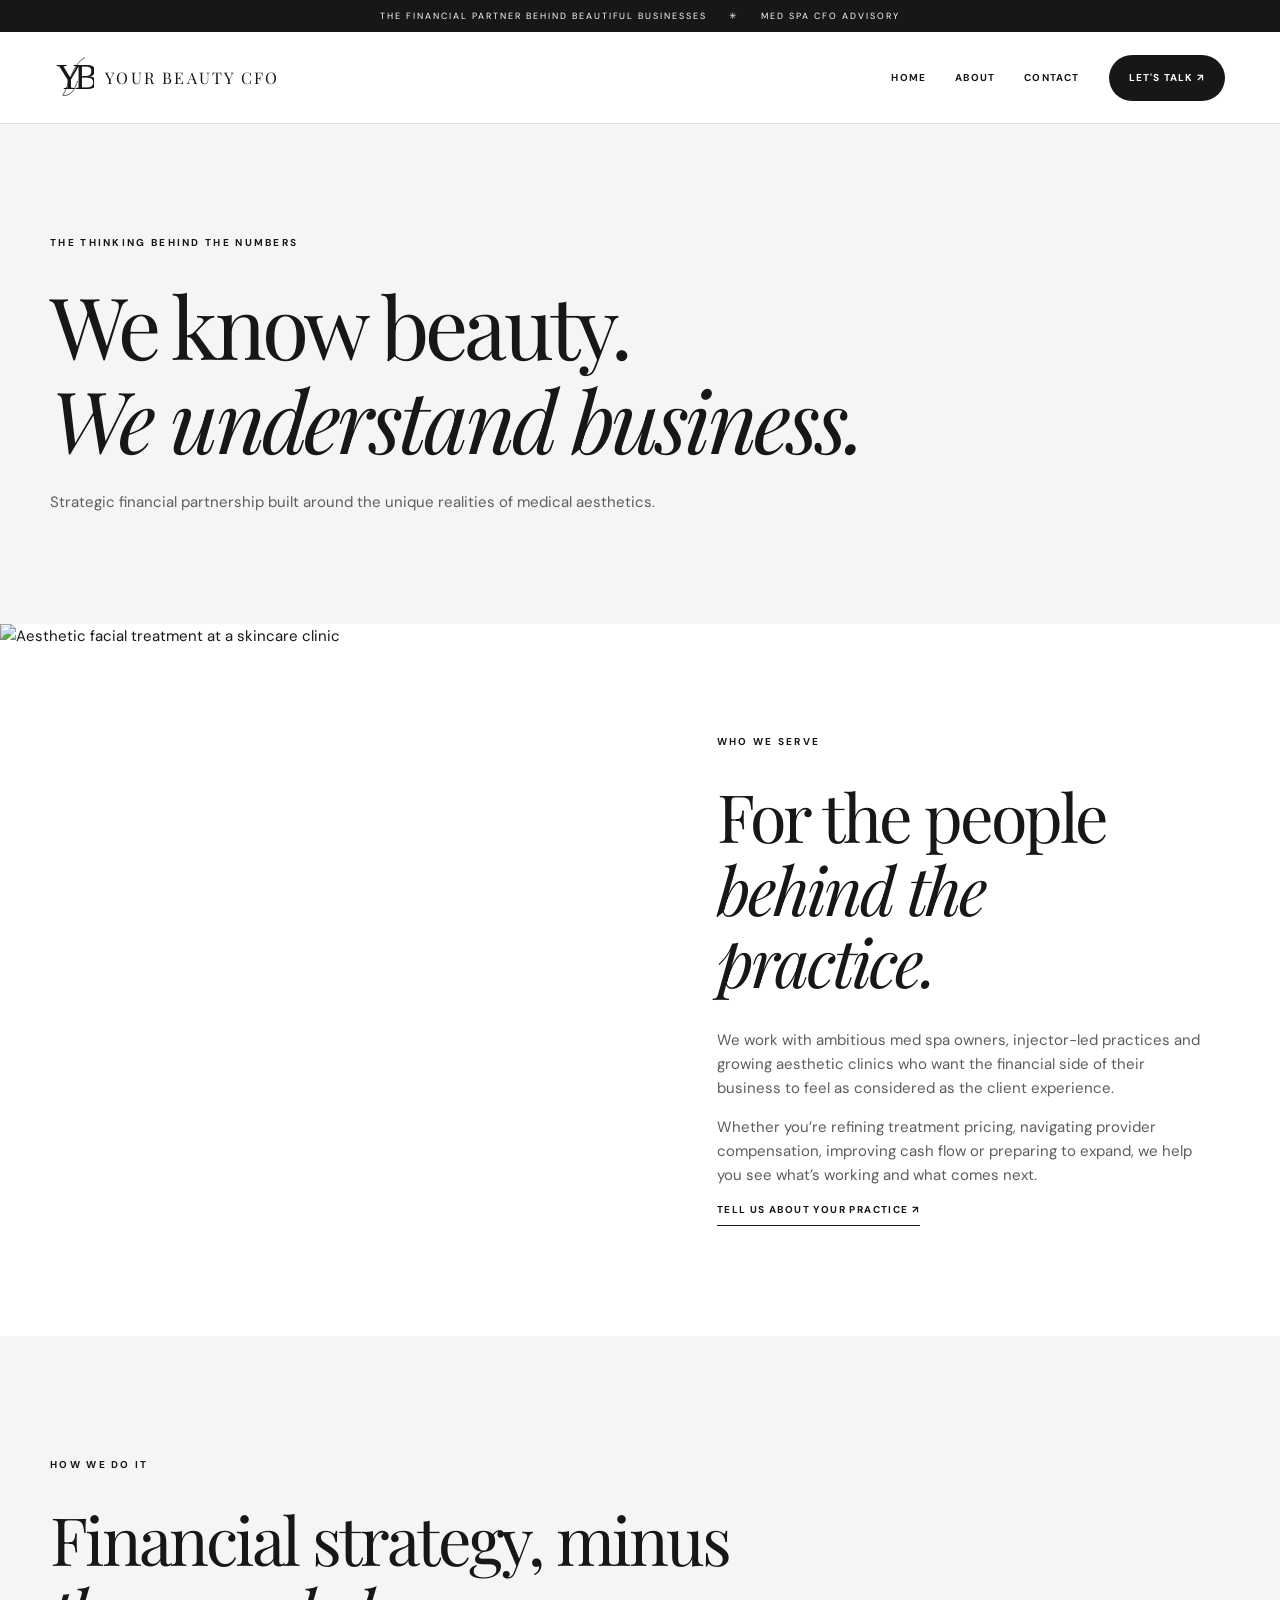
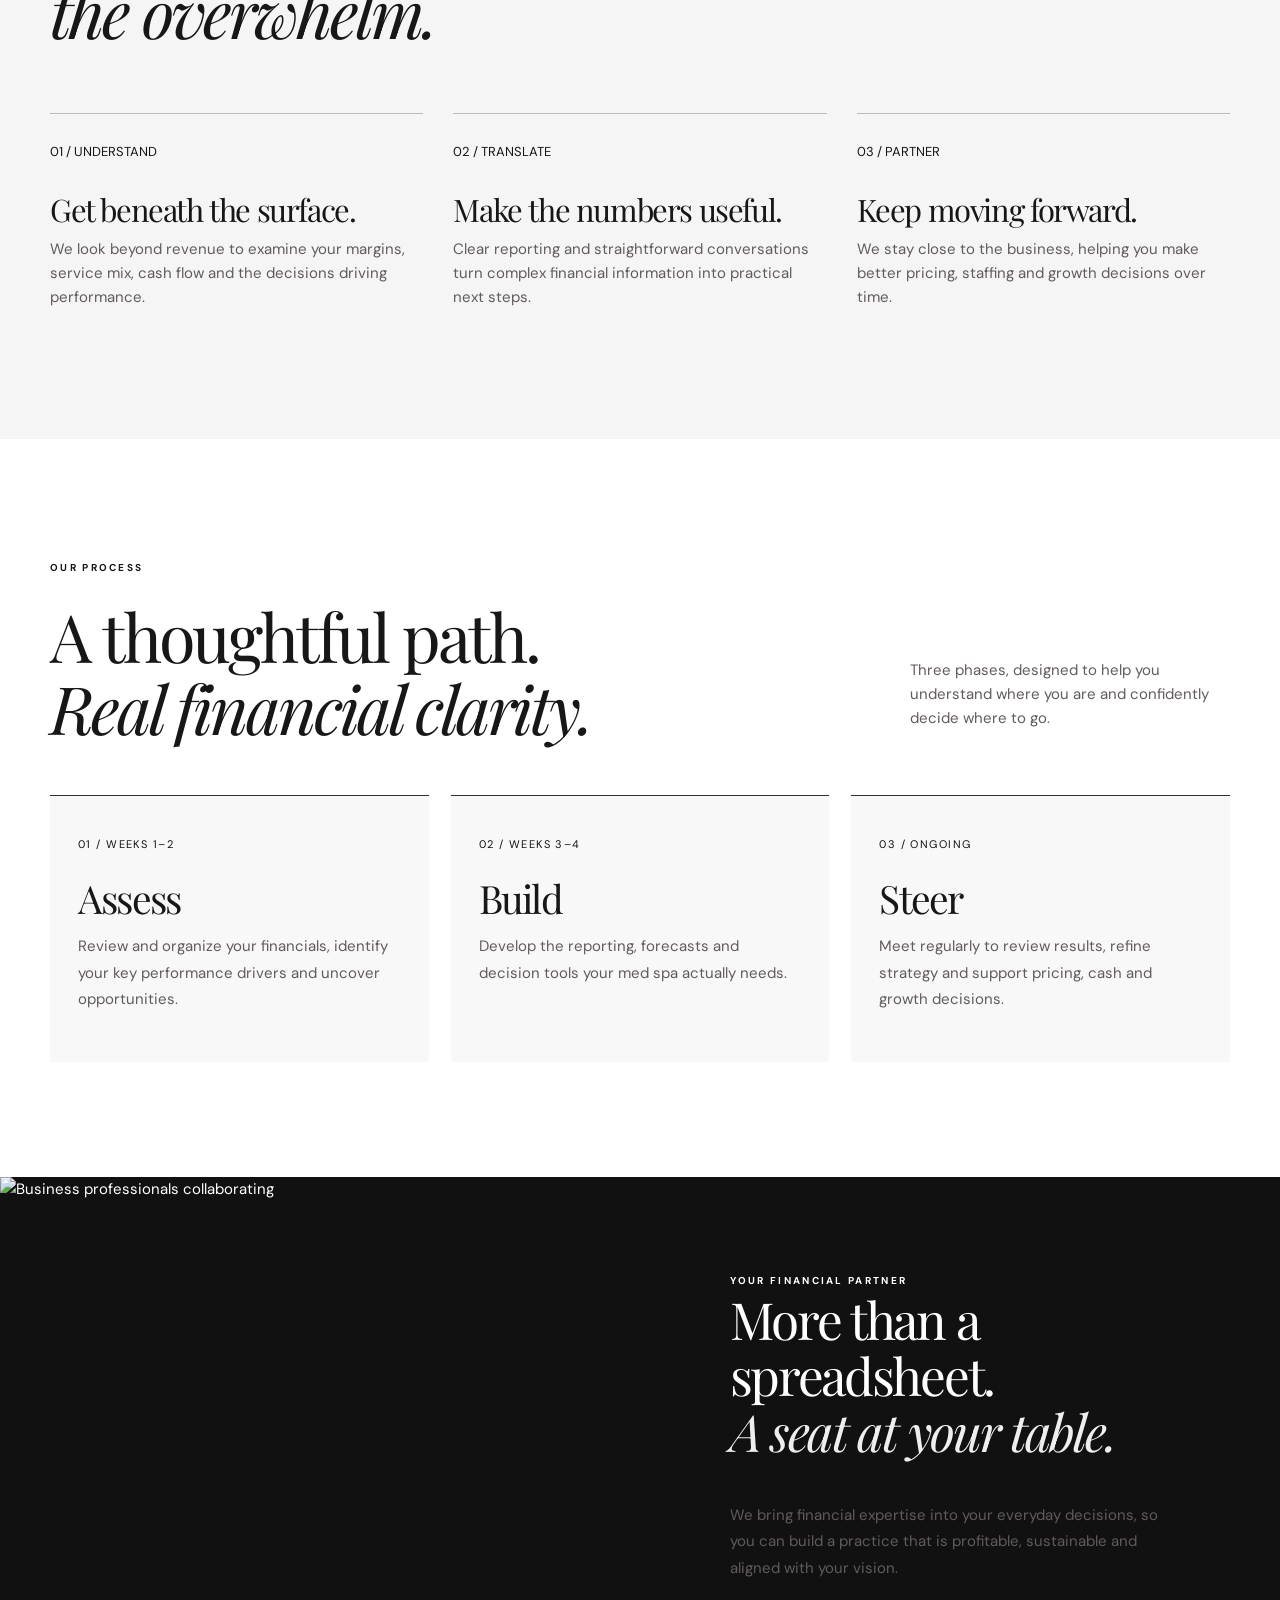
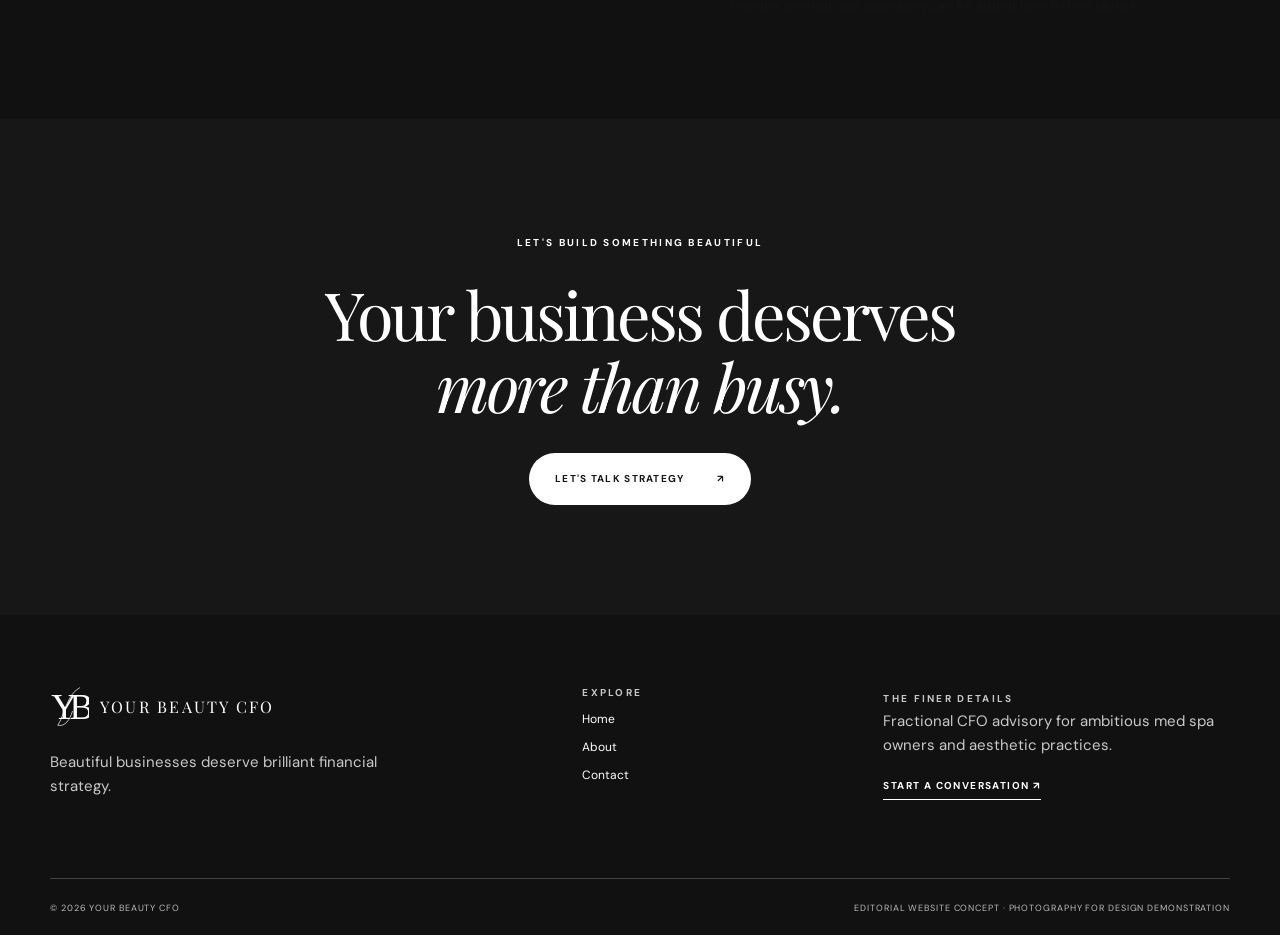
==== commit 94f786e6: "Redesign: black & white editorial update with new photography - New three-page build with separate s" ====
--- a/about.html
+++ b/about.html
@@ -1,463 +1,7 @@
 <!DOCTYPE html>
-<html lang="en">
-<head>
-<meta charset="UTF-8">
-<meta name="viewport" content="width=device-width, initial-scale=1.0">
-<title>About — Your Beauty CFO</title>
-<meta name="description" content="Your Beauty CFO gives beauty and wellness owners the financial clarity of a full-time CFO without the full-time cost — honest guidance, plain language, real results.">
-<meta name="theme-color" content="#43293B">
-<link rel="preconnect" href="https://fonts.googleapis.com">
-<link rel="preconnect" href="https://fonts.gstatic.com" crossorigin>
-<link href="https://fonts.googleapis.com/css2?family=Playfair+Display:ital,wght@0,400;0,500;0,600;0,700;1,400;1,500;1,600&family=Jost:wght@300;400;500;600&display=swap" rel="stylesheet">
-<style>
-  :root{
-    --plum:#43293B;--plum2:#3A2233;--plum-deep:#2E1B28;--ink:#2C1F28;
-    --gold:#C2A15A;--gold-bright:#CBA75F;--rose:#C77E6E;--rose-soft:#D8A094;
-    --blush:#EBC9C0;--cream:#F6EFE7;--paper:#F3ECE3;--muted:#7A6A74;--line:#E7DCD0;
-    --serif:"Playfair Display",Georgia,serif;--sans:"Jost",-apple-system,system-ui,sans-serif;--wrap:1180px;
-  }
-  *{box-sizing:border-box;margin:0;padding:0}
-  html{scroll-behavior:smooth}
-  @media(prefers-reduced-motion:reduce){html{scroll-behavior:auto}}
-  body{font-family:var(--sans);color:var(--ink);background:var(--cream);line-height:1.6;-webkit-font-smoothing:antialiased;overflow-x:hidden}
-  h1,h2,h3,h4{font-family:var(--serif);font-weight:500;line-height:1.12;letter-spacing:-.01em}
-  a{color:inherit;text-decoration:none}
-  img{max-width:100%;display:block}
-  .wrap{max-width:var(--wrap);margin:0 auto;padding:0 32px}
-  .eyebrow{font-family:var(--sans);font-weight:500;font-size:.7rem;letter-spacing:.28em;text-transform:uppercase;color:var(--gold);display:inline-flex;align-items:center;gap:12px}
-  .eyebrow::before{content:"";width:26px;height:1px;background:var(--gold)}
-  .btn{font-family:var(--sans);font-weight:500;font-size:.85rem;letter-spacing:.02em;padding:13px 24px;border-radius:40px;display:inline-flex;align-items:center;gap:9px;cursor:pointer;border:1px solid transparent;transition:transform .2s,box-shadow .25s,background .25s,color .25s,border-color .25s;position:relative;overflow:hidden}
-  .btn .arr{font-size:.8em}
-  .btn-gold{background:var(--gold);color:var(--plum-deep)}
-  .btn-gold:hover{transform:translateY(-2px);box-shadow:0 10px 26px rgba(194,161,90,.35)}
-  .btn-gold::after{content:"";position:absolute;top:0;left:-130%;width:55%;height:100%;background:linear-gradient(120deg,transparent,rgba(255,255,255,.45),transparent);transform:skewX(-20deg);transition:left .6s ease}
-  .btn-gold:hover::after{left:150%}
-  .btn:active{transform:translateY(0) scale(.98)}
-  .btn-ghost{border-color:rgba(246,239,227,.4);color:var(--cream)}
-  .btn-ghost:hover{border-color:var(--gold);color:var(--gold-bright)}
-  .btn-plum{background:var(--plum);color:var(--cream)}
-  .btn-plum:hover{transform:translateY(-2px);box-shadow:0 10px 26px rgba(46,27,40,.3)}
 
-  /* header */
-  header{position:sticky;top:0;z-index:60;background:var(--paper);border-bottom:1px solid var(--line);transition:box-shadow .3s}
-  header.scrolled{box-shadow:0 6px 24px rgba(46,27,40,.08)}
-  .nav{display:flex;align-items:center;justify-content:space-between;height:74px}
-  .brand{display:flex;align-items:center;gap:13px}
-  .logo-tile{width:40px;height:40px;border-radius:9px;background:var(--plum);display:flex;align-items:center;justify-content:center;flex:none}
-  .brand .name{font-family:var(--serif);font-size:1.16rem;color:var(--plum);line-height:1}
-  .brand .name small{display:block;font-family:var(--sans);font-weight:500;font-size:.56rem;letter-spacing:.32em;text-transform:uppercase;color:var(--muted);margin-top:5px}
-  .navmid{display:flex;align-items:center;gap:34px}
-  .navmid a{font-size:.92rem;color:var(--ink);opacity:.85;transition:color .25s,opacity .25s;position:relative;padding:4px 0}
-  .navmid a:hover{opacity:1;color:var(--plum)}
-  .navmid a.active{color:var(--plum);opacity:1}
-  .navmid a.active::after{content:"";position:absolute;left:0;right:0;bottom:-2px;height:2px;background:var(--gold)}
-  .navright{display:flex;align-items:center;gap:22px}
-  .navright .tel{font-size:.86rem;color:var(--muted)}
-  .menu-toggle{display:none;background:none;border:0;cursor:pointer;flex-direction:column;gap:5px;padding:6px}
-  .menu-toggle span{width:24px;height:2px;background:var(--plum);display:block;transition:.3s}
-
-  .sec-head{max-width:640px}
-  .sec-head h2{font-size:clamp(2rem,3.8vw,2.9rem);color:var(--plum);margin:18px 0 16px}
-  .sec-head h2 em{font-style:italic;color:var(--gold)}
-  .sec-head p{color:var(--muted);font-size:1.04rem;font-weight:300}
-
-  /* about hero */
-  .ahero{background:var(--plum);color:var(--cream);padding:96px 0 100px;position:relative;overflow:hidden}
-  .ahero::before{content:"";position:absolute;top:-25%;right:-8%;width:56vw;height:56vw;background:radial-gradient(circle,rgba(194,161,90,.14),transparent 60%);pointer-events:none}
-  .ahero-inner{position:relative;max-width:720px}
-  .ahero .eyebrow{margin-bottom:24px}
-  .ahero h1{font-size:clamp(2.7rem,6vw,4.4rem);color:var(--cream);margin-bottom:22px}
-  .ahero h1 em{display:block;font-style:italic;color:var(--gold)}
-  .ahero p{max-width:560px;color:rgba(246,239,227,.8);font-weight:300;font-size:1.1rem;margin-bottom:34px}
-  .ahero .mini{display:flex;gap:30px;flex-wrap:wrap;margin-top:34px}
-  .ahero .mini span{font-size:.82rem;color:rgba(246,239,227,.72);display:flex;align-items:center;gap:9px}
-  .ahero .mini span::before{content:"";width:5px;height:5px;border-radius:50%;background:var(--gold)}
-
-  /* mission */
-  .mission{padding:96px 0}
-  .mission-grid{display:grid;grid-template-columns:1fr 1.05fr;gap:60px;align-items:center}
-  .mission h2{font-size:clamp(2rem,3.6vw,2.8rem);color:var(--plum);margin:16px 0 22px}
-  .mission h2 em{font-style:italic;color:var(--gold)}
-  .mission-text p{color:var(--muted);font-weight:300;margin-bottom:18px;max-width:430px}
-  .mission-photo{border-radius:16px;overflow:hidden;box-shadow:0 30px 60px rgba(46,27,40,.18)}
-  .mission-photo img{width:100%;aspect-ratio:4/3;object-fit:cover}
-  .belief-cards{display:grid;grid-template-columns:repeat(3,1fr);gap:22px;margin-top:44px}
-  .bcard{background:#fff;border-radius:14px;padding:28px 26px;box-shadow:0 18px 44px rgba(46,27,40,.06)}
-  .bcard .icon{width:40px;height:40px;border-radius:50%;background:var(--plum);display:flex;align-items:center;justify-content:center;margin-bottom:16px}
-  .bcard .icon svg{width:18px;height:18px;stroke:var(--gold);fill:none;stroke-width:1.6}
-  .bcard h3{font-size:1.15rem;color:var(--plum);margin-bottom:9px}
-  .bcard p{color:var(--muted);font-size:.9rem;font-weight:300}
-  @media(max-width:860px){.mission-grid{grid-template-columns:1fr;gap:34px}.belief-cards{grid-template-columns:1fr}}
-
-  /* numbers */
-  .numbers{background:var(--plum);color:var(--cream);padding:92px 0}
-  .numbers .sec-head h2{color:var(--cream)}
-  .numbers .sec-head p{color:rgba(246,239,227,.7)}
-  .num-box{display:grid;grid-template-columns:repeat(4,1fr);border:1px solid rgba(194,161,90,.3);border-radius:14px;overflow:hidden;margin-top:44px}
-  .num-box .cell{padding:34px 30px;border-right:1px solid rgba(194,161,90,.2)}
-  .num-box .cell:last-child{border-right:none}
-  .num-box .idx{font-family:var(--sans);font-size:.6rem;letter-spacing:.2em;color:rgba(246,239,227,.5);margin-bottom:28px}
-  .num-box .big{font-family:var(--serif);font-size:2.5rem;color:var(--cream);line-height:1.05;margin-bottom:16px}
-  .num-box .lab{color:var(--gold);font-weight:500;font-size:.82rem;margin-bottom:10px}
-  .num-box .cell p{color:rgba(246,239,227,.7);font-size:.85rem;font-weight:300}
-  @media(max-width:860px){.num-box{grid-template-columns:1fr 1fr}.num-box .cell:nth-child(2){border-right:none}.num-box .cell:nth-child(-n+2){border-bottom:1px solid rgba(194,161,90,.2)}}
-  @media(max-width:520px){.num-box{grid-template-columns:1fr}.num-box .cell{border-right:none;border-bottom:1px solid rgba(194,161,90,.2)}.num-box .cell:last-child{border-bottom:none}}
-
-  /* principles */
-  .beliefs{padding:96px 0}
-  .principle{display:grid;grid-template-columns:190px 1fr;gap:30px;padding:38px 0;border-top:1px solid var(--line);max-width:920px}
-  .principle .pn{font-family:var(--serif);font-size:3.2rem;color:var(--blush);line-height:1}
-  .principle .pl{font-family:var(--sans);font-size:.58rem;letter-spacing:.24em;color:var(--muted);display:block;margin-top:8px}
-  .principle h3{font-size:1.5rem;color:var(--plum);margin-bottom:12px}
-  .principle p{color:var(--muted);font-weight:300;max-width:540px}
-  @media(max-width:700px){.principle{grid-template-columns:1fr;gap:10px;padding:30px 0}.principle .pn{font-size:2.6rem}}
-
-  /* team */
-  .team{padding:10px 0 96px}
-  .team-grid{display:grid;grid-template-columns:repeat(4,1fr);gap:24px;margin-top:44px}
-  .tm{background:#fff;border-radius:16px;overflow:hidden;box-shadow:0 18px 44px rgba(46,27,40,.08)}
-  .tm .top{background:var(--plum);padding:22px 22px 26px;position:relative;min-height:200px;display:flex;flex-direction:column}
-  .tm .cat{font-family:var(--sans);font-size:.56rem;letter-spacing:.2em;color:rgba(246,239,227,.55)}
-  .tm .mono{font-family:var(--serif);font-size:3.4rem;color:var(--gold);line-height:1;margin-top:auto}
-  .tm .mini-ic{position:absolute;top:18px;right:18px;display:flex;gap:8px}
-  .tm .mini-ic span{width:26px;height:26px;border-radius:50%;background:rgba(246,239,227,.12);display:flex;align-items:center;justify-content:center}
-  .tm .mini-ic svg{width:12px;height:12px;fill:rgba(246,239,227,.75)}
-  .tm .body{padding:22px}
-  .tm .body h3{font-size:1.14rem;color:var(--plum);margin-bottom:7px}
-  .tm .body .role{font-family:var(--sans);font-size:.56rem;letter-spacing:.18em;color:var(--muted);text-transform:uppercase;margin-bottom:13px}
-  .tm .body p{color:var(--muted);font-size:.85rem;font-weight:300}
-  @media(max-width:900px){.team-grid{grid-template-columns:1fr 1fr}}
-  @media(max-width:520px){.team-grid{grid-template-columns:1fr}}
-
-  /* testimonial */
-  .testi{background:var(--plum);color:var(--cream);padding:90px 0}
-  .testi-grid{display:grid;grid-template-columns:.8fr 1.2fr;gap:50px;align-items:center}
-  .testi h2{font-size:clamp(1.8rem,3.2vw,2.5rem);color:var(--cream);margin:16px 0 14px}
-  .testi h2 em{font-style:italic;color:var(--gold)}
-  .testi .lead{color:rgba(246,239,227,.7);font-weight:300;max-width:320px}
-  .testi-nav{display:flex;align-items:center;gap:16px;margin-top:30px}
-  .testi-nav button{width:42px;height:42px;border-radius:50%;border:1px solid rgba(246,239,227,.25);background:none;color:var(--cream);cursor:pointer;font-size:1rem;transition:border-color .25s,background .25s}
-  .testi-nav button:hover{border-color:var(--gold);background:rgba(194,161,90,.12)}
-  .testi-nav .count{font-size:.82rem;color:rgba(246,239,227,.6)}
-  .quote-card{background:var(--plum-deep);border-radius:18px;padding:42px 46px;min-height:250px;display:flex;flex-direction:column}
-  .quote-card .qm{font-family:var(--serif);font-size:3.4rem;color:var(--gold);line-height:.7;height:30px}
-  .quote-card .qt{font-family:var(--serif);font-size:clamp(1.18rem,1.7vw,1.5rem);color:var(--cream);line-height:1.45;margin:20px 0 26px;font-weight:400}
-  .quote-card .who{display:flex;align-items:center;gap:14px;margin-top:auto}
-  .quote-card .av{width:44px;height:44px;border-radius:50%;background:var(--gold);color:var(--plum-deep);display:flex;align-items:center;justify-content:center;font-family:var(--serif);font-size:1rem;font-weight:600}
-  .quote-card .who b{display:block;color:var(--cream);font-family:var(--sans);font-weight:500;font-size:.92rem}
-  .quote-card .who span{font-size:.82rem;color:rgba(246,239,227,.6)}
-  .dots{display:flex;gap:7px;margin-top:24px}
-  .dots i{width:22px;height:3px;background:rgba(246,239,227,.2);border-radius:2px;transition:background .3s;cursor:pointer}
-  .dots i.on{background:var(--gold)}
-  @media(max-width:820px){.testi-grid{grid-template-columns:1fr;gap:30px}}
-
-  /* cta */
-  .cta-band{padding:100px 0}
-  .cta{background:var(--plum);border-radius:22px;padding:64px 60px;position:relative;overflow:hidden;color:var(--cream)}
-  .cta::before{content:"";position:absolute;top:-40%;right:-10%;width:50%;height:180%;background:radial-gradient(circle,rgba(194,161,90,.14),transparent 60%)}
-  .cta-inner{position:relative;display:grid;grid-template-columns:1.15fr .85fr;gap:50px;align-items:center}
-  .cta .eyebrow{color:var(--gold)}
-  .cta h2{font-size:clamp(2rem,3.6vw,2.9rem);color:var(--cream);margin:20px 0 18px}
-  .cta h2 em{font-style:italic;color:var(--gold)}
-  .cta p{color:rgba(246,239,227,.78);font-weight:300;max-width:440px;margin-bottom:30px}
-  .cta-actions{display:flex;align-items:center;gap:22px;flex-wrap:wrap}
-  .cta-actions .tel{font-size:.9rem;color:rgba(246,239,227,.82);display:inline-flex;gap:8px;align-items:center}
-  .cta-facts{display:grid;grid-template-columns:1fr 1fr;border:1px solid rgba(194,161,90,.3);border-radius:12px;overflow:hidden}
-  .cta-facts div{padding:24px 26px;border-bottom:1px solid rgba(194,161,90,.2)}
-  .cta-facts div:nth-child(odd){border-right:1px solid rgba(194,161,90,.2)}
-  .cta-facts div:nth-child(n+3){border-bottom:none}
-  .cta-facts .k{font-family:var(--sans);font-weight:500;font-size:.58rem;letter-spacing:.2em;text-transform:uppercase;color:rgba(246,239,227,.55);margin-bottom:8px}
-  .cta-facts .v{font-family:var(--serif);font-size:1.24rem;color:var(--gold)}
-  @media(max-width:820px){.cta{padding:44px 30px}.cta-inner{grid-template-columns:1fr;gap:32px}}
-
-  /* footer */
-  footer{background:var(--plum-deep);color:rgba(246,239,227,.72);padding:70px 0 0;position:relative;overflow:hidden}
-  .foot-grid{display:grid;grid-template-columns:1.4fr .8fr .8fr 1.1fr;gap:40px;padding-bottom:54px;position:relative;z-index:2}
-  .foot .brand .name{color:var(--cream)}
-  .foot .brand .name small{color:var(--muted)}
-  .newsletter{margin-top:22px;max-width:330px}
-  .newsletter .lt{font-family:var(--serif);font-size:1.1rem;color:var(--cream);margin-bottom:10px}
-  .newsletter .lt em{font-style:italic;color:var(--gold)}
-  .newsletter p{font-size:.82rem;font-weight:300;color:rgba(246,239,227,.6);margin-bottom:16px}
-  .nl-form{display:flex;gap:8px;background:rgba(246,239,227,.06);border:1px solid rgba(246,239,227,.14);border-radius:40px;padding:5px 5px 5px 18px}
-  .nl-form input{flex:1;background:none;border:0;color:var(--cream);font-family:var(--sans);font-size:.85rem;outline:none}
-  .nl-form input::placeholder{color:rgba(246,239,227,.4)}
-  .nl-form button{background:var(--gold);color:var(--plum-deep);border:0;border-radius:40px;padding:9px 18px;font-family:var(--sans);font-weight:500;font-size:.82rem;cursor:pointer;transition:transform .2s}
-  .nl-form button:hover{transform:translateY(-1px)}
-  .fcol h4{font-family:var(--sans);font-weight:500;font-size:.62rem;letter-spacing:.22em;text-transform:uppercase;color:var(--gold);margin-bottom:20px}
-  .fcol a{display:block;font-size:.9rem;font-weight:300;color:rgba(246,239,227,.72);margin-bottom:13px;transition:color .25s}
-  .fcol a:hover{color:var(--gold-bright)}
-  .reach span{display:flex;gap:10px;font-size:.88rem;font-weight:300;margin-bottom:14px;color:rgba(246,239,227,.72)}
-  .reach span svg{width:15px;height:15px;stroke:var(--gold);fill:none;stroke-width:1.5;flex:none;margin-top:3px}
-  .socials{display:flex;gap:12px;margin-top:20px}
-  .socials a{width:34px;height:34px;border-radius:50%;border:1px solid rgba(246,239,227,.2);display:flex;align-items:center;justify-content:center;transition:border-color .25s,background .25s}
-  .socials a:hover{border-color:var(--gold);background:rgba(194,161,90,.12)}
-  .socials svg{width:15px;height:15px;fill:rgba(246,239,227,.8)}
-  .foot-bottom{border-top:1px solid rgba(246,239,227,.12);padding:26px 0 30px;position:relative;z-index:2;display:flex;justify-content:space-between;gap:20px;flex-wrap:wrap}
-  .foot-bottom .legal{font-size:.76rem;font-weight:300;color:rgba(246,239,227,.5);line-height:1.7;max-width:640px}
-  .foot-bottom .conv{font-size:.82rem;color:var(--gold-bright);display:inline-flex;gap:7px;align-items:center;white-space:nowrap}
-  .watermark{position:absolute;left:0;right:0;bottom:-3%;text-align:center;font-family:var(--serif);font-weight:600;font-size:clamp(5rem,19vw,17rem);line-height:.8;color:rgba(246,239,227,.035);pointer-events:none;z-index:1;letter-spacing:-.02em}
-  @media(max-width:900px){.foot-grid{grid-template-columns:1fr 1fr}}
-
-  :focus-visible{outline:2px solid var(--gold);outline-offset:3px}
-  .reveal{opacity:0;transform:translateY(22px);transition:opacity .7s ease,transform .7s ease}
-  .reveal.in{opacity:1;transform:none}
-  @media(prefers-reduced-motion:reduce){.reveal{opacity:1;transform:none;transition:none}}
-
-  @media(max-width:860px){
-    .navmid,.navright .tel{display:none}
-    .menu-toggle{display:flex}
-    .navmid{position:fixed;inset:0 0 0 auto;width:min(80vw,320px);background:var(--plum-deep);flex-direction:column;align-items:flex-start;justify-content:center;gap:26px;padding:40px;transform:translateX(100%);transition:transform .35s;box-shadow:-20px 0 60px rgba(0,0,0,.4);z-index:70}
-    .navmid.open{transform:none;display:flex}
-    .navmid a{color:var(--cream);font-size:1.15rem}
-    .navmid a.active::after{display:none}
-    .menu-toggle.open span:nth-child(1){transform:translateY(7px) rotate(45deg)}
-    .menu-toggle.open span:nth-child(2){opacity:0}
-    .menu-toggle.open span:nth-child(3){transform:translateY(-7px) rotate(-45deg)}
-  }
-</style>
-</head>
-<body>
-
-<svg width="0" height="0" style="position:absolute" aria-hidden="true"><symbol id="seal" viewBox="0 0 100 100">
-  <circle cx="50" cy="50" r="34" fill="none" stroke="#C2A15A" stroke-width="2"/>
-  <text x="50" y="63" text-anchor="middle" font-family="Playfair Display,serif" font-size="34" font-style="italic" fill="#C2A15A">B</text>
-  <circle cx="63" cy="58" r="2" fill="#C2A15A"/>
-</symbol></svg>
-
-<header id="hdr">
-  <div class="wrap nav">
-    <a class="brand" href="index.html" aria-label="Your Beauty CFO home">
-      <span class="logo-tile"><svg width="26" height="26"><use href="#seal"/></svg></span>
-      <span class="name">Your Beauty CFO<small>Financial Leadership</small></span>
-    </a>
-    <nav class="navmid" id="menu" aria-label="Primary">
-      <a href="index.html">Services</a>
-      <a href="about.html" class="active">About</a>
-      <a href="contact.html">Contact</a>
-    </nav>
-    <div class="navright">
-      <span class="tel">+1 (212) 555-0148</span>
-      <a href="contact.html" class="btn btn-plum">Book a discovery call <span class="arr">↗</span></a>
-      <button class="menu-toggle" id="toggle" aria-label="Menu" aria-expanded="false"><span></span><span></span><span></span></button>
-    </div>
-  </div>
-</header>
-
-<main>
-  <!-- HERO -->
-  <section class="ahero">
-    <div class="wrap ahero-inner">
-      <span class="eyebrow">About Us</span>
-      <h1>Financial leadership for <em>beautiful businesses.</em></h1>
-      <p>Your Beauty CFO exists to give beauty and wellness owners the financial clarity of a full-time CFO without the full-time cost — so profitable, growing, cash-tight businesses finally feel organized and in control.</p>
-      <a href="contact.html" class="btn btn-gold">Book a discovery call <span class="arr">↗</span></a>
-      <div class="mini"><span>Beauty &amp; wellness focused</span><span>Plain-language guidance</span><span>Free discovery call</span></div>
-    </div>
-  </section>
-
-  <!-- MISSION -->
-  <section class="mission">
-    <div class="wrap">
-      <div class="mission-grid">
-        <div class="mission-text reveal">
-          <span class="eyebrow">Our Mission</span>
-          <h2>Honest guidance, <em>steady growth.</em></h2>
-          <p>We exist to help beauty and wellness owners make better decisions with their money — and to keep making them, month after month, as the business grows.</p>
-          <p>Our work is rarely dramatic. It is consistent, clear and quietly powerful — the steady financial backbone behind a business you are proud of.</p>
-        </div>
-        <div class="mission-photo reveal"><img src="for-website.jpg" alt="A beauty professional caring for a client during a treatment"></div>
-      </div>
-      <div class="belief-cards">
-        <div class="bcard reveal"><span class="icon"><svg viewBox="0 0 24 24"><path d="M12 3l7 4v5c0 4-3 7-7 9-4-2-7-5-7-9V7z"/><path d="M9 12l2 2 4-4"/></svg></span><h3>On your side</h3><p>Your interests come first, always. Honest guidance with no products to push and no hidden agenda.</p></div>
-        <div class="bcard reveal"><span class="icon"><svg viewBox="0 0 24 24"><path d="M4 6h16M4 12h10M4 18h7"/></svg></span><h3>Clear, not complicated</h3><p>We turn messy books into clean forecasts and simple dashboards you actually understand and use.</p></div>
-        <div class="bcard reveal"><span class="icon"><svg viewBox="0 0 24 24"><circle cx="12" cy="8" r="4"/><path d="M4 21c0-4 4-6 8-6s8 2 8 6"/></svg></span><h3>Beauty specialists</h3><p>We work only with salons, spas, studios and wellness businesses — so our advice fits your world exactly.</p></div>
-      </div>
-    </div>
-  </section>
-
-  <!-- NUMBERS -->
-  <section class="numbers">
-    <div class="wrap">
-      <div class="sec-head reveal">
-        <span class="eyebrow">The Firm in Numbers</span>
-        <h2>A boutique, by <em>design.</em></h2>
-        <p>We measure ourselves against retention, decisions made under pressure, and the trust of the owners we serve.</p>
-      </div>
-      <div class="num-box reveal">
-        <div class="cell"><div class="idx">01</div><div class="big">$200K–<br>$3M</div><div class="lab">Revenue we specialize in</div><p>Beauty and wellness businesses that are profitable but cash-tight and growing.</p></div>
-        <div class="cell"><div class="idx">02</div><div class="big">4</div><div class="lab">Industries we know deeply</div><p>Hair, spa and med spa, nail, lash and brow, and wellness and fitness studios.</p></div>
-        <div class="cell"><div class="idx">03</div><div class="big">13-wk</div><div class="lab">Cash-flow visibility</div><p>Rolling forecasts so you always know what is in the bank and what is coming.</p></div>
-        <div class="cell"><div class="idx">04</div><div class="big">0</div><div class="lab">Finance jargon</div><p>Plain-language guidance from a CFO who truly gets the beauty world.</p></div>
-      </div>
-    </div>
-  </section>
-
-  <!-- BELIEFS -->
-  <section class="beliefs">
-    <div class="wrap">
-      <div class="sec-head reveal">
-        <span class="eyebrow">What We Believe</span>
-        <h2>Four beliefs that <em>shape how we work.</em></h2>
-      </div>
-      <div class="principle reveal"><div><div class="pn">01</div><span class="pl">Principle</span></div><div><h3>We speak beauty, not just spreadsheets.</h3><p>We understand chairs, rooms, suites, memberships and providers. You get a CFO who already knows how your business actually makes money — no translating required.</p></div></div>
-      <div class="principle reveal"><div><div class="pn">02</div><span class="pl">Principle</span></div><div><h3>Warm and encouraging, never intimidating.</h3><p>No jargon, no lectures, no judgment. We translate your numbers into calm, confident decisions and cheer you on as your business grows.</p></div></div>
-      <div class="principle reveal"><div><div class="pn">03</div><span class="pl">Principle</span></div><div><h3>Profit and cash, working together.</h3><p>Being profitable on paper is not enough if the bank account feels tight. We keep an eye on both, so your business is genuinely healthy and never caught short.</p></div></div>
-      <div class="principle reveal"><div><div class="pn">04</div><span class="pl">Principle</span></div><div><h3>Discretion is part of the work.</h3><p>Your numbers, your goals and your worries stay private. We treat your business and your finances with the care and respect they deserve.</p></div></div>
-    </div>
-  </section>
-
-  <!-- TEAM -->
-  <section class="team">
-    <div class="wrap">
-      <div class="sec-head reveal">
-        <span class="eyebrow">Our Focus</span>
-        <h2>Senior attention, <em>on every account.</em></h2>
-        <p>You work directly with the CFO who builds your models — not a junior associate or an algorithm.</p>
-      </div>
-      <div class="team-grid">
-        <div class="tm reveal"><div class="top"><span class="cat">CLARITY</span><div class="mini-ic"><span><svg viewBox="0 0 24 24"><path d="M4.98 3.5A2.5 2.5 0 002.5 6a2.5 2.5 0 005 0 2.5 2.5 0 00-2.52-2.5zM3 9h4v12H3zM9 9h3.8v1.6h.1a4.2 4.2 0 013.7-2c4 0 4.8 2.6 4.8 6.1V21h-4v-5.6c0-1.3 0-3.1-1.9-3.1s-2.2 1.5-2.2 3V21H9z"/></svg></span><span><svg viewBox="0 0 24 24"><path d="M3 5h18v14H3z" fill="none" stroke="rgba(246,239,227,.75)" stroke-width="1.5"/><path d="M3 6l9 6 9-6" fill="none" stroke="rgba(246,239,227,.75)" stroke-width="1.5"/></svg></span></div><span class="mono">FC</span></div><div class="body"><h3>Forecasting &amp; cash flow</h3><div class="role">Know your numbers</div><p>We turn your real books into forward-looking forecasts and 13-week cash-flow models, so you always know what is coming and what is in the bank.</p></div></div>
-        <div class="tm reveal"><div class="top"><span class="cat">PROFIT</span><div class="mini-ic"><span><svg viewBox="0 0 24 24"><path d="M4.98 3.5A2.5 2.5 0 002.5 6a2.5 2.5 0 005 0 2.5 2.5 0 00-2.52-2.5zM3 9h4v12H3zM9 9h3.8v1.6h.1a4.2 4.2 0 013.7-2c4 0 4.8 2.6 4.8 6.1V21h-4v-5.6c0-1.3 0-3.1-1.9-3.1s-2.2 1.5-2.2 3V21H9z"/></svg></span><span><svg viewBox="0 0 24 24"><path d="M3 5h18v14H3z" fill="none" stroke="rgba(246,239,227,.75)" stroke-width="1.5"/><path d="M3 6l9 6 9-6" fill="none" stroke="rgba(246,239,227,.75)" stroke-width="1.5"/></svg></span></div><span class="mono">PP</span></div><div class="body"><h3>Pricing &amp; profit</h3><div class="role">Protect your margins</div><p>Service-level and provider-level profit analysis shows exactly where money is made and lost — so every price you set works in your favor.</p></div></div>
-        <div class="tm reveal"><div class="top"><span class="cat">RETENTION</span><div class="mini-ic"><span><svg viewBox="0 0 24 24"><path d="M4.98 3.5A2.5 2.5 0 002.5 6a2.5 2.5 0 005 0 2.5 2.5 0 00-2.52-2.5zM3 9h4v12H3zM9 9h3.8v1.6h.1a4.2 4.2 0 013.7-2c4 0 4.8 2.6 4.8 6.1V21h-4v-5.6c0-1.3 0-3.1-1.9-3.1s-2.2 1.5-2.2 3V21H9z"/></svg></span><span><svg viewBox="0 0 24 24"><path d="M3 5h18v14H3z" fill="none" stroke="rgba(246,239,227,.75)" stroke-width="1.5"/><path d="M3 6l9 6 9-6" fill="none" stroke="rgba(246,239,227,.75)" stroke-width="1.5"/></svg></span></div><span class="mono">RR</span></div><div class="body"><h3>Recurring revenue</h3><div class="role">Steady, predictable income</div><p>We help you build membership and package programs that create dependable monthly revenue and calmer cash flow.</p></div></div>
-        <div class="tm reveal"><div class="top"><span class="cat">GROWTH</span><div class="mini-ic"><span><svg viewBox="0 0 24 24"><path d="M4.98 3.5A2.5 2.5 0 002.5 6a2.5 2.5 0 005 0 2.5 2.5 0 00-2.52-2.5zM3 9h4v12H3zM9 9h3.8v1.6h.1a4.2 4.2 0 013.7-2c4 0 4.8 2.6 4.8 6.1V21h-4v-5.6c0-1.3 0-3.1-1.9-3.1s-2.2 1.5-2.2 3V21H9z"/></svg></span><span><svg viewBox="0 0 24 24"><path d="M3 5h18v14H3z" fill="none" stroke="rgba(246,239,227,.75)" stroke-width="1.5"/><path d="M3 6l9 6 9-6" fill="none" stroke="rgba(246,239,227,.75)" stroke-width="1.5"/></svg></span></div><span class="mono">OG</span></div><div class="body"><h3>Owner pay &amp; growth</h3><div class="role">Grow with confidence</div><p>Pay yourself properly, keep tax-ready books, and model new hires, rooms and locations before you commit a single dollar.</p></div></div>
-      </div>
-    </div>
-  </section>
-
-  <!-- TESTIMONIAL -->
-  <section class="testi">
-    <div class="wrap testi-grid">
-      <div class="reveal">
-        <span class="eyebrow">In Their Words</span>
-        <h2>A retention rate is just <em>a number on a page.</em></h2>
-        <p class="lead">These are the people behind ours. Names and titles shared with permission.</p>
-        <div class="testi-nav">
-          <button id="tprev" aria-label="Previous">←</button>
-          <button id="tnext" aria-label="Next">→</button>
-          <span class="count" id="tcount">01 / 04</span>
-        </div>
-      </div>
-      <div>
-        <div class="quote-card">
-          <div class="qm">&ldquo;</div>
-          <p class="qt" id="qt">For the first time, I actually understand my numbers. I know what to charge, what to keep, and what to pay myself — and I stopped losing sleep over the bank balance.</p>
-          <div class="who"><span class="av" id="qav">DR</span><div><b id="qname">Danielle Rivera</b><span id="qrole">Owner · Lumen Hair Studio</span></div></div>
-        </div>
-        <div class="dots" id="tdots"><i class="on"></i><i></i><i></i><i></i></div>
-      </div>
-    </div>
-  </section>
-
-  <!-- CTA -->
-  <section class="cta-band">
-    <div class="wrap">
-      <div class="cta reveal">
-        <div class="cta-inner">
-          <div>
-            <span class="eyebrow">Begin a Conversation</span>
-            <h2>Find out, honestly, <em>if we are the right fit.</em></h2>
-            <p>A free discovery call. No pitch, no obligation. We respond personally to every enquiry within one business day.</p>
-            <div class="cta-actions">
-              <a href="contact.html" class="btn btn-gold">Book a discovery call <span class="arr">↗</span></a>
-              <span class="tel">☎ +1 (212) 555-0148</span>
-            </div>
-          </div>
-          <div class="cta-facts">
-            <div><div class="k">Response</div><div class="v">&lt; 1 day</div></div>
-            <div><div class="k">Format</div><div class="v">Call · Video</div></div>
-            <div><div class="k">Cost</div><div class="v">Complimentary</div></div>
-            <div><div class="k">Discretion</div><div class="v">Always</div></div>
-          </div>
-        </div>
-      </div>
-    </div>
-  </section>
-</main>
-
-<footer>
-  <div class="wrap">
-    <div class="foot-grid">
-      <div>
-        <a class="brand" href="index.html" aria-label="Your Beauty CFO home">
-          <span class="logo-tile"><svg width="26" height="26"><use href="#seal"/></svg></span>
-          <span class="name">Your Beauty CFO<small>Financial Leadership</small></span>
-        </a>
-        <div class="newsletter">
-          <div class="lt">The <em>Your Beauty CFO Letter</em></div>
-          <p>A quarterly note on pricing, cash flow and profit for beauty and wellness owners. No jargon — just clear, encouraging perspective from your CFO.</p>
-          <form class="nl-form" onsubmit="return false"><input type="email" placeholder="you@example.com" aria-label="Email"><button type="submit">Subscribe</button></form>
-        </div>
-      </div>
-      <div class="fcol">
-        <h4>Practice</h4>
-        <a href="index.html">Forecasting &amp; Projections</a>
-        <a href="index.html">Cash Flow &amp; Runway</a>
-        <a href="index.html">Pricing &amp; Margins</a>
-        <a href="index.html">Basic Bookkeeping</a>
-      </div>
-      <div class="fcol">
-        <h4>Firm</h4>
-        <a href="about.html">About</a>
-        <a href="about.html">Our Team</a>
-        <a href="contact.html">Contact</a>
-        <a href="#">Privacy</a>
-        <a href="#">Terms</a>
-      </div>
-      <div class="fcol reach">
-        <h4>Reach Us</h4>
-        <span><svg viewBox="0 0 24 24"><rect x="3" y="5" width="18" height="14" rx="2"/><path d="M3 7l9 6 9-6"/></svg>hello@yourbeautycfo.com</span>
-        <span><svg viewBox="0 0 24 24"><path d="M22 16.9v3a2 2 0 01-2.2 2 19.8 19.8 0 01-8.6-3 19.5 19.5 0 01-6-6 19.8 19.8 0 01-3-8.6A2 2 0 014.1 2h3a2 2 0 012 1.7c.1.9.3 1.8.6 2.7a2 2 0 01-.5 2.1L8 9.6a16 16 0 006 6l1.1-1.1a2 2 0 012.1-.5c.9.3 1.8.5 2.7.6a2 2 0 011.7 2z"/></svg>+1 (212) 555-0148</span>
-        <span><svg viewBox="0 0 24 24"><path d="M21 10c0 6-9 12-9 12s-9-6-9-12a9 9 0 0118 0z"/><circle cx="12" cy="10" r="3"/></svg>12 Gramercy Park South, Suite 4A<br>New York, NY 10003</span>
-        <div class="socials">
-          <a href="#" aria-label="LinkedIn"><svg viewBox="0 0 24 24"><path d="M4.98 3.5A2.5 2.5 0 002.5 6a2.5 2.5 0 005 0 2.5 2.5 0 00-2.52-2.5zM3 8.98h4v12H3zM9 8.98h3.8v1.64h.05a4.2 4.2 0 013.75-2.06c4 0 4.75 2.64 4.75 6.06v6.36h-4v-5.64c0-1.34 0-3.06-1.87-3.06s-2.15 1.46-2.15 2.96v5.74H9z"/></svg></a>
-          <a href="#" aria-label="X"><svg viewBox="0 0 24 24"><path d="M18.9 2H22l-7.1 8.1L23 22h-6.6l-5.2-6.8L5.3 22H2l7.6-8.7L1.6 2h6.7l4.7 6.2zM17.7 20h1.8L7.2 3.9H5.3z"/></svg></a>
-        </div>
-      </div>
-    </div>
-    <div class="foot-bottom">
-      <div class="legal">© 2026 Your Beauty CFO. All rights reserved. Your Beauty CFO — a brand of Eniola Group.<br>Your Beauty CFO provides fractional CFO and financial advisory services for beauty and wellness businesses. Information contained herein is for general informational purposes only and does not constitute tax, legal or accounting advice.</div>
-      <a href="contact.html" class="conv">Begin a conversation <span>↗</span></a>
-    </div>
-  </div>
-  <div class="watermark" aria-hidden="true">Your Beauty CFO</div>
-</footer>
-
-<script>
-  var hdr=document.getElementById('hdr');
-  var onScroll=function(){hdr.classList.toggle('scrolled',window.scrollY>20)};
-  onScroll();window.addEventListener('scroll',onScroll,{passive:true});
-
-  var toggle=document.getElementById('toggle'),menu=document.getElementById('menu');
-  toggle.addEventListener('click',function(){
-    var open=menu.classList.toggle('open');toggle.classList.toggle('open',open);toggle.setAttribute('aria-expanded',open);
-  });
-  menu.querySelectorAll('a').forEach(function(a){a.addEventListener('click',function(){
-    menu.classList.remove('open');toggle.classList.remove('open');toggle.setAttribute('aria-expanded','false');
-  })});
-
-  // testimonials
-  var TS=[
-    {q:"For the first time, I actually understand my numbers. I know what to charge, what to keep, and what to pay myself — and I stopped losing sleep over the bank balance.",av:"DR",name:"Danielle Rivera",role:"Owner · Lumen Hair Studio"},
-    {q:"They found cash I did not know I was leaking. My 13-week forecast means payroll is never a scary week anymore.",av:"MA",name:"Maya Adeyemi",role:"Founder · Glow Med Spa"},
-    {q:"I finally pay myself a real salary — on purpose. Tax season went from panic to a complete non-event.",av:"SC",name:"Sofia Chen",role:"Owner · Polished Nail Studio"},
-    {q:"We modeled the second location before signing the lease. The numbers gave me the confidence to say yes.",av:"TB",name:"Tasha Brooks",role:"Owner · Rise Fitness Studio"}
-  ];
-  var ti=0;
-  var qt=document.getElementById('qt'),qav=document.getElementById('qav'),qname=document.getElementById('qname'),qrole=document.getElementById('qrole'),tcount=document.getElementById('tcount');
-  var dots=document.getElementById('tdots').children;
-  function pad(n){return (n<10?'0':'')+n;}
-  function render(){
-    var t=TS[ti];
-    qt.textContent=t.q;qav.textContent=t.av;qname.textContent=t.name;qrole.textContent=t.role;
-    tcount.textContent=pad(ti+1)+' / '+pad(TS.length);
-    for(var i=0;i<dots.length;i++){dots[i].className=(i===ti?'on':'');}
-  }
-  document.getElementById('tprev').addEventListener('click',function(){ti=(ti-1+TS.length)%TS.length;render();});
-  document.getElementById('tnext').addEventListener('click',function(){ti=(ti+1)%TS.length;render();});
-  for(var d=0;d<dots.length;d++){(function(i){dots[i].addEventListener('click',function(){ti=i;render();});})(d);}
-
-  var io=new IntersectionObserver(function(es){es.forEach(function(e){if(e.isIntersecting){e.target.classList.add('in');io.unobserve(e.target);}})},{threshold:.12});
-  document.querySelectorAll('.reveal').forEach(function(el,i){el.style.transitionDelay=(i%3*0.06)+'s';io.observe(el);});
-</script>
-</body>
-</html>
+<html lang="en"><head><meta charset="utf-8"/><meta content="width=device-width, initial-scale=1" name="viewport"/><meta content="#ffffff" name="theme-color"/><meta content="Meet Your Beauty CFO and our approach to financial strategy for med spas." name="description"/><title>About | Your Beauty CFO</title><link href="https://fonts.googleapis.com" rel="preconnect"/><link crossorigin="" href="https://fonts.gstatic.com" rel="preconnect"/><link href="https://fonts.googleapis.com/css2?family=DM+Sans:wght@400;500;600;700&amp;family=Italiana&amp;family=Playfair+Display:ital,wght@0,400;0,500;1,400;1,500&amp;display=swap" rel="stylesheet"/><link href="style.css" rel="stylesheet"/><script defer="" src="script.js"></script></head><body><div class="topline">THE FINANCIAL PARTNER BEHIND BEAUTIFUL BUSINESSES <span>✳</span> MED SPA CFO ADVISORY</div><header class="header"><a aria-label="Your Beauty CFO home" class="brand" href="index.html"><svg aria-hidden="true" class="monogram" viewbox="0 0 90 100" xmlns="http://www.w3.org/2000/svg"><text fill="currentColor" font-family="Georgia,serif" font-size="83" letter-spacing="-18" x="3" y="76">YB</text><path d="M69 4 C38 20 33 69 18 91 C35 95 46 78 52 58" fill="none" stroke="currentColor" stroke-width="1.6"></path></svg><span>YOUR BEAUTY CFO</span></a><button aria-expanded="false" aria-label="Open menu" class="hamburger" type="button">☰</button><nav id="mainnav"><a href="index.html">Home</a><a class="active" href="about.html">About</a><a href="contact.html">Contact</a><a class="nav-cta" href="contact.html">LET'S TALK ↗</a></nav></header><main><section class="page-hero about-hero"><div class="container"><span class="eyebrow">THE THINKING BEHIND THE NUMBERS</span><h1>We know beauty.<br/><em>We understand business.</em></h1><p>Strategic financial partnership built around the unique realities of medical aesthetics.</p></div></section>
+<section class="about-feature" id="who-we-serve"><div class="about-image"><img alt="Aesthetic facial treatment at a skincare clinic" loading="lazy" src="https://images.unsplash.com/photo-1570172619644-dfd03ed5d881?auto=format&amp;fit=crop&amp;w=1300&amp;q=85"/></div><div class="about-copy"><span class="eyebrow">WHO WE SERVE</span><h2>For the people<br/><em>behind the practice.</em></h2><p>We work with ambitious med spa owners, injector-led practices and growing aesthetic clinics who want the financial side of their business to feel as considered as the client experience.</p><p>Whether you’re refining treatment pricing, navigating provider compensation, improving cash flow or preparing to expand, we help you see what’s working and what comes next.</p><a class="text-link" href="contact.html">TELL US ABOUT YOUR PRACTICE ↗</a></div></section>
+<section class="section blush" id="approach"><div class="container"><span class="eyebrow">HOW WE DO IT</span><h2 class="belief-title">Financial strategy, minus<br/><em>the overwhelm.</em></h2><div class="values-grid"><div><span>01 / UNDERSTAND</span><h3>Get beneath the surface.</h3><p>We look beyond revenue to examine your margins, service mix, cash flow and the decisions driving performance.</p></div><div><span>02 / TRANSLATE</span><h3>Make the numbers useful.</h3><p>Clear reporting and straightforward conversations turn complex financial information into practical next steps.</p></div><div><span>03 / PARTNER</span><h3>Keep moving forward.</h3><p>We stay close to the business, helping you make better pricing, staffing and growth decisions over time.</p></div></div></div></section>
+<section class="section process-section" id="process"><div class="container"><div class="section-top"><div><span class="eyebrow">OUR PROCESS</span><h2>A thoughtful path.<br/><em>Real financial clarity.</em></h2></div><p>Three phases, designed to help you understand where you are and confidently decide where to go.</p></div><div class="process-grid"><article><span>01 / WEEKS 1–2</span><h3>Assess</h3><p>Review and organize your financials, identify your key performance drivers and uncover opportunities.</p></article><article><span>02 / WEEKS 3–4</span><h3>Build</h3><p>Develop the reporting, forecasts and decision tools your med spa actually needs.</p></article><article><span>03 / ONGOING</span><h3>Steer</h3><p>Meet regularly to review results, refine strategy and support pricing, cash and growth decisions.</p></article></div></div></section>
+<section class="about-closing"><div class="about-closing-photo"><img alt="Business professionals collaborating" loading="lazy" src="https://images.unsplash.com/photo-1551836022-d5d88e9218df?auto=format&amp;fit=crop&amp;w=1200&amp;q=85"/></div><div class="about-closing-text"><span class="eyebrow">YOUR FINANCIAL PARTNER</span><h2>More than a spreadsheet.<br/><em>A seat at your table.</em></h2><p>We bring financial expertise into your everyday decisions, so you can build a practice that is profitable, sustainable and aligned with your vision.</p><p class="placeholder-note">Founder portrait and biography can be added here before launch.</p></div></section></main><section class="footer-cta"><div class="container footer-cta-inner"><span class="eyebrow">LET'S BUILD SOMETHING BEAUTIFUL</span><h2>Your business deserves<br/><em>more than busy.</em></h2><a class="pill light" href="contact.html">LET'S TALK STRATEGY <span>↗</span></a></div></section><footer class="footer"><div class="container footer-columns"><div><div class="footer-brand"><svg aria-hidden="true" class="monogram" viewbox="0 0 90 100" xmlns="http://www.w3.org/2000/svg"><text fill="currentColor" font-family="Georgia,serif" font-size="83" letter-spacing="-18" x="3" y="76">YB</text><path d="M69 4 C38 20 33 69 18 91 C35 95 46 78 52 58" fill="none" stroke="currentColor" stroke-width="1.6"></path></svg><span>YOUR BEAUTY CFO</span></div><p>Beautiful businesses deserve brilliant financial strategy.</p></div><div><span class="eyebrow">EXPLORE</span><a href="index.html">Home</a><a href="about.html">About</a><a href="contact.html">Contact</a></div><div><span class="eyebrow">THE FINER DETAILS</span><p>Fractional CFO advisory for ambitious med spa owners and aesthetic practices.</p><a class="underlink" href="contact.html">START A CONVERSATION ↗</a></div></div><div class="container legal"><span>© 2026 YOUR BEAUTY CFO</span><span>EDITORIAL WEBSITE CONCEPT · PHOTOGRAPHY FOR DESIGN DEMONSTRATION</span></div></footer></body></html>
--- a/style.css
+++ b/style.css
@@ -0,0 +1,25 @@
+
+:root{--ink:#171717;--wine:#171717;--rose:#e8e8e8;--blush:#f5f5f5;--paper:#ffffff;--muted:#666666;--line:#dddddd}*{box-sizing:border-box}html{scroll-behavior:smooth}body{margin:0;background:var(--paper);color:var(--ink);font-family:'DM Sans',sans-serif;font-size:15px;line-height:1.6}a{color:inherit;text-decoration:none}img{width:100%;height:100%;display:block;object-fit:cover}h1,h2,h3,p{margin-top:0}h1,h2,h3{font-family:'Playfair Display',Georgia,serif;font-weight:400;line-height:1.09;letter-spacing:-.045em}h1 em,h2 em,h3 em{font-weight:400}h1{font-size:clamp(56px,6.7vw,112px)}h2{font-size:clamp(43px,5.2vw,84px)}h3{font-size:clamp(25px,2.5vw,40px)}p{color:#625b5b}.container{width:min(1380px,calc(100% - 100px));margin:auto}.eyebrow{font-size:10px;font-weight:700;letter-spacing:.23em;text-transform:uppercase}.topline{background:var(--wine);color:#fff;text-align:center;font-size:9px;letter-spacing:.22em;padding:9px 12px}.topline span{padding:0 18px}.header{height:92px;display:flex;align-items:center;justify-content:space-between;padding:0 4.3%;background:var(--paper);position:relative;z-index:50;border-bottom:1px solid var(--line)}.brand,.footer-brand{display:flex;align-items:center;gap:11px;white-space:nowrap;font-family:'Playfair Display',serif;letter-spacing:.14em;font-size:16px}.monogram{width:39px;height:45px}.header nav{display:flex;align-items:center;gap:29px}.header nav>a{font-size:10px;font-weight:700;letter-spacing:.12em;text-transform:uppercase;transition:color .2s}.header nav>a:hover,.header nav>a.active{color:var(--wine)}.header nav>a.nav-cta{background:var(--ink);color:#fff;padding:15px 20px;border-radius:30px}.nav-cta span{margin-left:15px}.hamburger{display:none;border:0;background:transparent;font-size:26px}.pill{display:inline-flex;align-items:center;gap:32px;border-radius:50px;padding:17px 25px;font-size:10px;letter-spacing:.13em;font-weight:700;border:1px solid transparent;cursor:pointer;transition:transform .2s,background .2s;font-family:inherit}.pill:hover{transform:translateY(-3px)}.pill.burgundy{background:var(--wine);color:#fff}.pill.dark{background:var(--ink);color:#fff}.pill.light{background:#fff;color:var(--ink)}.pill.outline{border-color:var(--ink)}.pill.centered{display:flex;width:max-content;margin:45px auto 0}.home-hero{display:grid;grid-template-columns:51% 49%;min-height:740px;overflow:hidden}.home-hero-copy{padding:100px 6% 50px 8.5%;display:flex;flex-direction:column;align-items:flex-start;justify-content:center}.home-hero-copy h1{margin:29px 0 25px;white-space:nowrap}.home-hero-copy h1 em{color:var(--wine)}.home-hero-copy p{max-width:400px;margin-bottom:30px}.hero-scroll{font-size:9px;letter-spacing:.2em;margin-top:75px}.hero-scroll span{font-size:19px;margin-left:15px}.hero-art{position:relative;min-height:720px;background:var(--rose)}.hero-main{position:absolute;inset:0 0 0 9%;overflow:hidden}.hero-main img{object-position:center}.hero-mini{position:absolute;width:35%;height:40%;left:-9%;bottom:7%;border:9px solid var(--paper);transform:rotate(-5deg);box-shadow:0 25px 50px #00000022}.round-stamp{position:absolute;top:10%;left:0;background:#ffffff;border:1px solid var(--ink);width:110px;height:110px;border-radius:50%;display:flex;flex-direction:column;justify-content:center;align-items:center;transform:rotate(12deg);text-align:center;font-size:10px;letter-spacing:.1em;line-height:1.2}.round-stamp b{font-size:24px;font-weight:400}.hero-caption{position:absolute;right:20px;bottom:22px;color:#fff;font-size:9px;letter-spacing:.18em;text-shadow:0 1px 3px #0008}.marquee{overflow:hidden;background:var(--wine);color:#fff;white-space:nowrap;padding:18px 0}.marquee div{width:max-content;animation:marquee 35s linear infinite;font-family:'Playfair Display',serif;font-size:21px;letter-spacing:.08em}.marquee span{padding:0 40px}@keyframes marquee{to{transform:translateX(-50%)}}.statement{padding:145px 0 165px;background:#f7f7f7}.statement-inner{position:relative;text-align:center}.statement h2{margin:28px 0}.statement h2 em{color:var(--wine)}.statement p{max-width:510px;margin:0 auto 25px}.text-link,.underlink{font-size:10px;letter-spacing:.14em;font-weight:700;border-bottom:1px solid;padding-bottom:7px}.statement-side{position:absolute;right:0;top:13%;width:17%;height:240px;transform:rotate(8deg);box-shadow:0 16px 30px #0002}.photo-break{display:grid;grid-template-columns:1fr 1fr;min-height:650px}.photo-break-left{min-height:600px}.photo-break-right{background:var(--blush);padding:100px 12%;display:flex;flex-direction:column;align-items:flex-start;justify-content:center}.photo-break-right h2{margin:27px 0}.photo-break-right p{max-width:430px}.section{padding:115px 0}.section-top{display:flex;justify-content:space-between;align-items:end;gap:35px;margin-bottom:50px}.section-top h2{margin:22px 0 0}.section-top>p{max-width:320px}.service-grid{display:grid;grid-template-columns:repeat(3,1fr);gap:15px}.service-card{background:#f5f5f5;padding:40px 32px;min-height:345px;position:relative;transition:background .2s,transform .2s}.service-card:nth-child(2){background:#ededed}.service-card:nth-child(3){background:#f9f9f9}.service-card:hover{background:#e7e7e7;transform:translateY(-4px)}.card-num,.service-card .arrow{font-size:10px;font-weight:700;letter-spacing:.16em}.service-card h3{margin:52px 0 17px}.service-card p{font-size:13px}.service-card .arrow{position:absolute;bottom:28px;right:32px;font-size:23px}.editorial-banner{display:grid;grid-template-columns:55% 45%;min-height:600px;background:var(--wine)}.banner-note{padding:100px 12%;display:flex;flex-direction:column;justify-content:center;color:#fff}.banner-note p{color:#dddddd;max-width:350px}.banner-note h2{margin:25px 0}.journal-grid{display:grid;grid-template-columns:1fr 1fr;gap:24px}.journal-card img{height:370px;margin-bottom:22px}.journal-card span,.journal-card b{font-size:10px;letter-spacing:.17em}.journal-card h3{margin:15px 0 25px;max-width:550px}.footer-cta{background:var(--wine);color:#fff;text-align:center;padding:110px 0}.footer-cta h2{margin:25px 0 30px}.footer{background:#111111;color:#fff;padding:70px 0 20px}.footer-columns{display:grid;grid-template-columns:2fr 1fr 1.5fr;gap:70px}.footer-columns p{color:#c9c9c9;max-width:340px}.footer-columns>div:nth-child(2){display:flex;flex-direction:column;align-items:flex-start;gap:9px}.footer-columns>div:nth-child(2) a{font-size:12px}.footer .eyebrow{color:#c8c8c8}.footer-brand{margin-bottom:20px}.legal{border-top:1px solid #444444;margin-top:65px;padding-top:22px;display:flex;justify-content:space-between;gap:15px;color:#bbbbbb;font-size:9px;letter-spacing:.1em}.page-hero{background:var(--blush);padding:105px 0 95px}.page-hero h1{margin:25px 0}.page-hero h1 em{color:var(--wine)}.page-hero p{max-width:610px}.service-hero{padding-bottom:0}.service-hero-img{height:420px;margin-top:60px}.service-hero-img img{object-position:center 42%}.service-list{border-top:1px solid var(--line)}.service-row{display:grid;grid-template-columns:100px 1fr 50px;gap:30px;padding:48px 15px;border-bottom:1px solid var(--line);scroll-margin-top:25px}.service-row h3{margin:15px 0}.service-row p{max-width:650px}.service-number,.service-row-arrow{font-family:'Playfair Display',serif;font-size:25px;color:var(--wine)}.half-feature{display:grid;grid-template-columns:1fr 1fr;min-height:550px}.half-feature-copy{padding:80px 12%;background:var(--blush);display:flex;flex-direction:column;align-items:flex-start;justify-content:center}.half-feature-copy h2{margin:25px 0}.who-collage{display:grid;grid-template-columns:1fr 1.15fr .8fr;gap:15px;height:530px;margin-top:60px;margin-bottom:70px}.who-collage>div:nth-child(2){transform:translateY(-25px)}.blush{background:var(--blush)}.problem-grid,.values-grid{display:grid;grid-template-columns:repeat(3,1fr);gap:30px;margin-top:65px}.problem-grid>div,.values-grid>div{border-top:1px solid #bbbbbb;padding-top:25px}.problem-grid b,.values-grid span{color:var(--wine);font-size:13px}.problem-grid h3,.values-grid h3{font-size:31px;margin:30px 0 10px}.center-section{text-align:center}.center-section h2{margin:25px 0 30px}.about-feature{display:grid;grid-template-columns:1fr 1fr;min-height:700px}.about-copy{padding:110px 12%;display:flex;flex-direction:column;align-items:flex-start;justify-content:center}.about-copy h2{margin:30px 0}.placeholder-note,.article-note{font-size:11px;color:var(--wine);font-weight:700;letter-spacing:.04em}.belief-title{margin-top:28px}.journal-list{display:grid;gap:90px}.feature-article{display:grid;grid-template-columns:1fr 1fr;gap:9%;align-items:center;scroll-margin-top:30px}.feature-article>div:first-child{height:480px}.feature-article h2{font-size:clamp(40px,4vw,65px);margin:20px 0}.feature-article.reverse>div:first-child{order:2}.contact-layout{display:grid;grid-template-columns:47% 53%;min-height:900px}.contact-image{min-height:800px}.contact-copy{padding:90px 12%}.contact-copy h1{font-size:clamp(55px,5.3vw,90px);margin:24px 0}.contact-copy>p{max-width:500px}.inquiry-form{display:flex;flex-direction:column;margin-top:40px;gap:10px}.inquiry-form label{font-size:10px;letter-spacing:.17em;font-weight:700;margin-top:12px}.inquiry-form input,.inquiry-form select,.inquiry-form textarea{border:1px solid #cccccc;background:#fff;padding:15px 16px;font:inherit;border-radius:0;width:100%;color:var(--ink)}.inquiry-form button{align-self:flex-start;margin-top:20px}.form-note{font-size:11px;max-width:420px}.inquiry-form input:focus,.inquiry-form textarea:focus,.inquiry-form select:focus{outline:2px solid #777777;outline-offset:1px}@media(max-width:1100px){.header nav{gap:15px}.header nav>a{font-size:9px}.home-hero-copy{padding-left:6%}.home-hero-copy h1{font-size:clamp(50px,6.4vw,80px)}.statement-side{display:none}}@media(max-width:800px){.container{width:calc(100% - 40px)}.topline{font-size:8px}.header{height:75px;padding:0 20px}.hamburger{display:block}.header nav{display:none;position:absolute;top:75px;left:0;right:0;background:var(--paper);padding:25px 20px 35px;flex-direction:column;align-items:stretch;gap:20px;border-bottom:1px solid var(--line)}.header nav.open{display:flex}.header nav>a{font-size:12px}.home-hero{grid-template-columns:1fr}.home-hero-copy{padding:75px 25px 55px}.home-hero-copy h1{font-size:clamp(50px,10vw,80px)}.hero-scroll{margin-top:40px}.hero-art{min-height:550px}.hero-main{inset:0 0 0 8%}.hero-mini{left:0;width:38%;height:43%}.round-stamp{left:2%}.statement{padding:90px 0}.photo-break,.editorial-banner,.half-feature,.about-feature,.contact-layout{grid-template-columns:1fr}.photo-break-left,.banner-image,.half-feature>div:first-child,.about-image,.contact-image{height:450px;min-height:0}.photo-break-right,.banner-note,.half-feature-copy,.about-copy,.contact-copy{padding:70px 30px}.section{padding:75px 0}.section-top{display:block}.section-top>p{margin-top:20px}.service-grid,.problem-grid,.values-grid{grid-template-columns:1fr}.service-card{min-height:260px}.service-card h3{margin-top:35px}.journal-grid{grid-template-columns:1fr}.journal-card img{height:300px}.footer-columns{grid-template-columns:1fr;gap:35px}.legal{flex-direction:column}.page-hero{padding:70px 0}.page-hero h1{font-size:clamp(52px,9vw,80px)}.service-hero-img{height:290px}.service-row{grid-template-columns:45px 1fr 20px;gap:15px}.who-collage{height:350px;gap:7px}.feature-article{grid-template-columns:1fr;gap:20px}.feature-article>div:first-child{height:350px}.feature-article.reverse>div:first-child{order:0}.contact-image{height:300px}.footer-cta{padding:75px 0}}@media(prefers-reduced-motion:reduce){*,*::before,*::after{animation:none!important;scroll-behavior:auto!important;transition:none!important}}
+
+/* Three-page editorial refinements */
+.service-grid{grid-template-columns:repeat(3,minmax(0,1fr));gap:1px;background:#dddddd;border:1px solid #dddddd}.service-card{background:#ffffff;min-height:300px;display:flex;flex-direction:column}.service-card .service-link{margin-top:auto;padding-top:20px;color:#111111;font-size:11px;font-weight:700;letter-spacing:.1em;text-decoration:none}.process-section{background:#fff}.process-grid{display:grid;grid-template-columns:repeat(3,minmax(0,1fr));gap:22px;margin-top:46px}.process-grid article{padding:35px 28px;border-top:1px solid #333333;background:#f7f7f7}.process-grid span{font-size:11px;letter-spacing:.13em;color:#111111}.process-grid h3{font-family:'Playfair Display',Georgia,serif;font-size:39px;font-weight:400;margin:22px 0 14px}.process-grid p{line-height:1.75}.about-closing{display:grid;grid-template-columns:1fr 1fr;background:#111111;color:white;min-height:520px}.about-closing-photo img{width:100%;height:100%;object-fit:cover}.about-closing-text{padding:clamp(45px,7vw,120px);align-self:center}.about-closing-text h2{font-family:'Playfair Display',Georgia,serif;font-weight:400;font-size:clamp(36px,4vw,70px);line-height:1.1}.about-closing-text em{color:#eeeeee}.about-closing-text p{line-height:1.75;max-width:450px}.about-closing-text .placeholder-note{font-size:12px;opacity:.65}.about-hero{background:#f5f5f5}@media(max-width:900px){.service-grid,.process-grid{grid-template-columns:repeat(2,minmax(0,1fr))}.about-closing{grid-template-columns:1fr}.about-closing-photo{height:380px}}@media(max-width:600px){.service-grid,.process-grid{grid-template-columns:1fr}.service-card{min-height:260px}.about-closing-photo{height:270px}}
+
+/* Monochrome editorial refinements: retain natural color in photography */
+.home-hero-copy h1 em,.statement h2 em,.page-hero h1 em{color:var(--ink)}
+.hero-art{background:#f0f0f0}.hero-main{inset:0}.hero-main img{object-position:center 42%}.hero-mini{display:none!important}
+.photo-break-left img,.about-image img{object-position:center 35%}
+.service-card:hover{background:#eeeeee}.process-grid article{background:#f8f8f8}
+:focus-visible{outline:2px solid #111;outline-offset:3px}
+
+/* Moving industry ribbon, inspired by the original Your Beauty CFO site */
+.industry-ribbon{background:#f6f5f3;border-top:1px solid #e8e6e3;border-bottom:1px solid #e8e6e3;overflow:hidden;padding:18px 0 20px;color:#222}
+.ribbon-heading{text-align:center;margin:0 18px 13px;font-family:'DM Sans',sans-serif;font-size:9px;font-weight:700;letter-spacing:.28em;line-height:1.8;color:#696969}
+.ribbon-viewport{overflow:hidden;width:100%;mask-image:linear-gradient(to right,transparent,#000 6%,#000 94%,transparent);-webkit-mask-image:linear-gradient(to right,transparent,#000 6%,#000 94%,transparent)}
+.ribbon-track{display:flex;width:max-content;animation:industry-glide 38s linear infinite;will-change:transform}
+.ribbon-set{display:flex;align-items:center;flex-shrink:0;gap:28px;padding-right:28px;white-space:nowrap}
+.ribbon-set span{font-family:'Playfair Display',Georgia,serif;font-size:clamp(21px,2.6vw,36px);font-weight:400;letter-spacing:-.035em;color:#777}
+.ribbon-set i{font-size:9px;font-style:normal;color:#333}
+.industry-ribbon:hover .ribbon-track{animation-play-state:paused}
+@keyframes industry-glide{from{transform:translateX(0)}to{transform:translateX(-50%)}}
+@media(max-width:650px){.industry-ribbon{padding:15px 0 18px}.ribbon-heading{font-size:9px;letter-spacing:.18em;margin-bottom:11px}.ribbon-set{gap:18px;padding-right:18px}.ribbon-set span{font-size:24px}}
+@media(prefers-reduced-motion:reduce){.ribbon-track{animation:none}}
